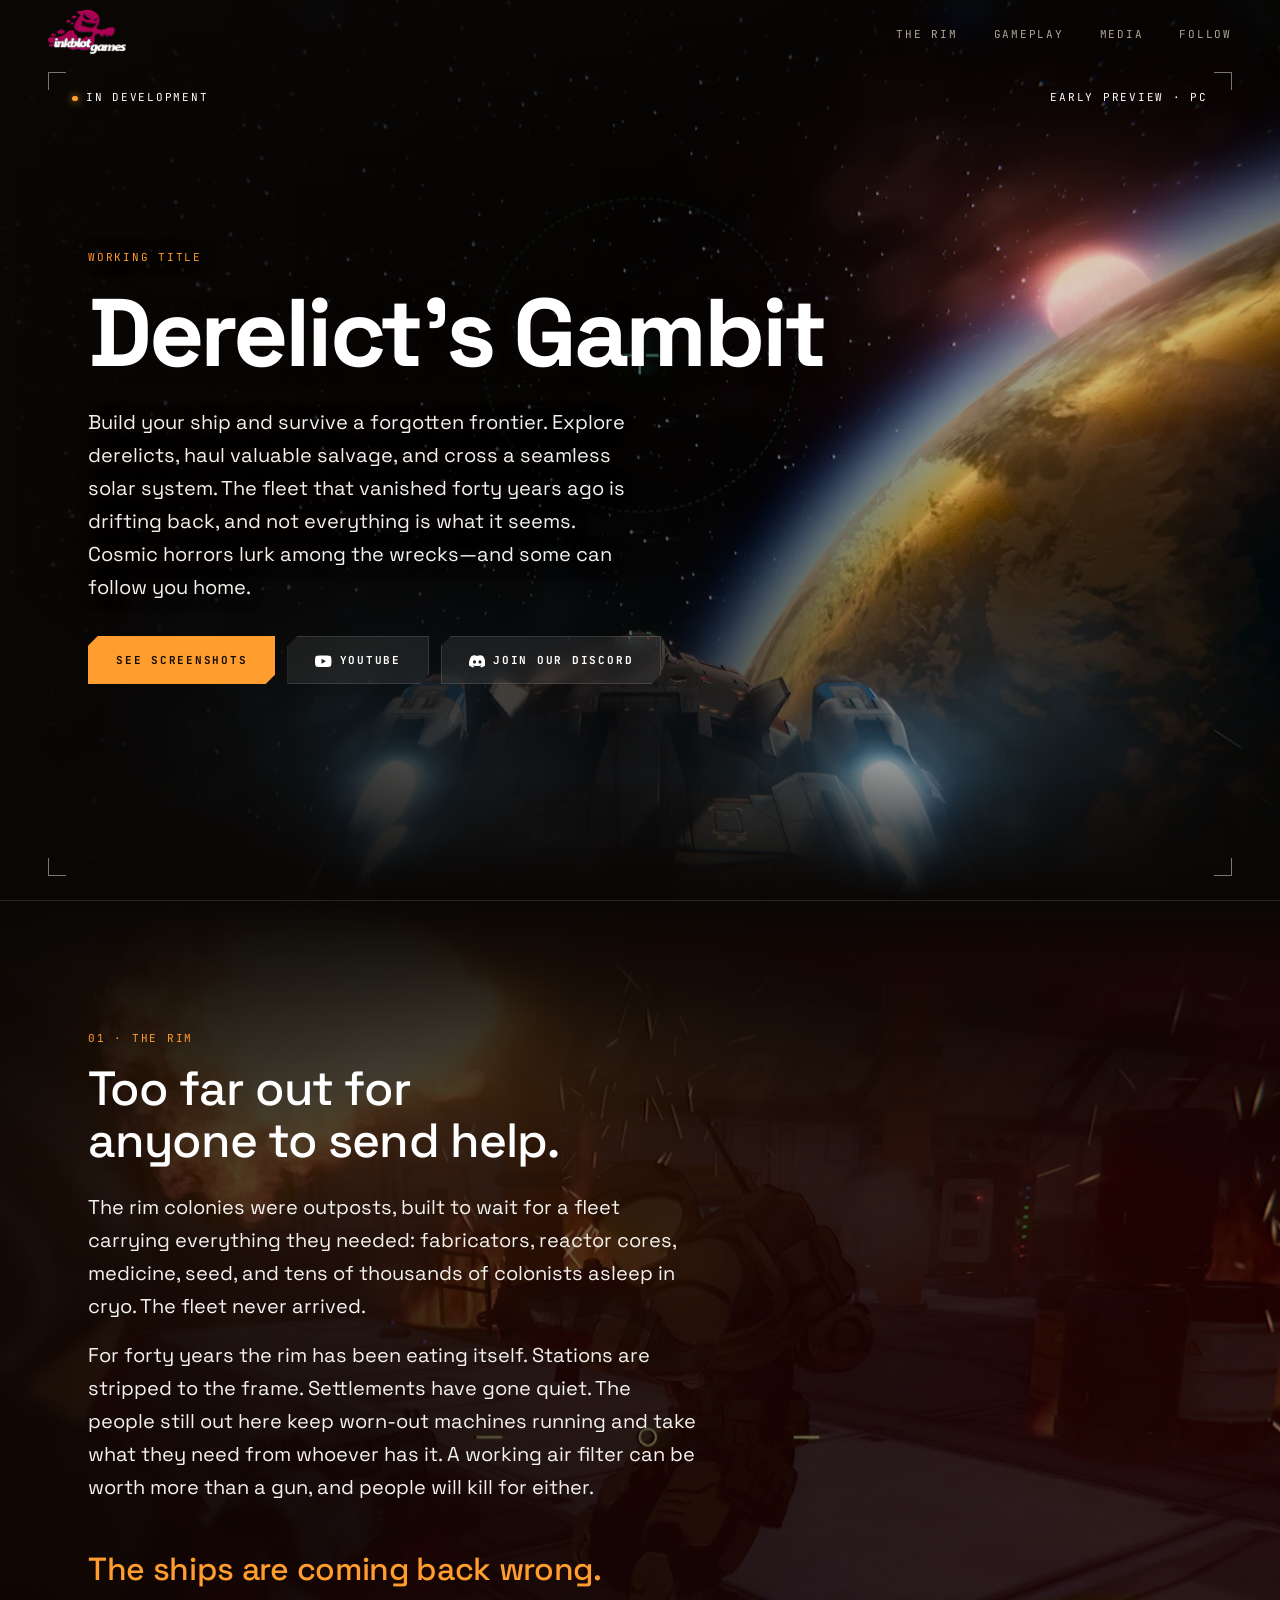
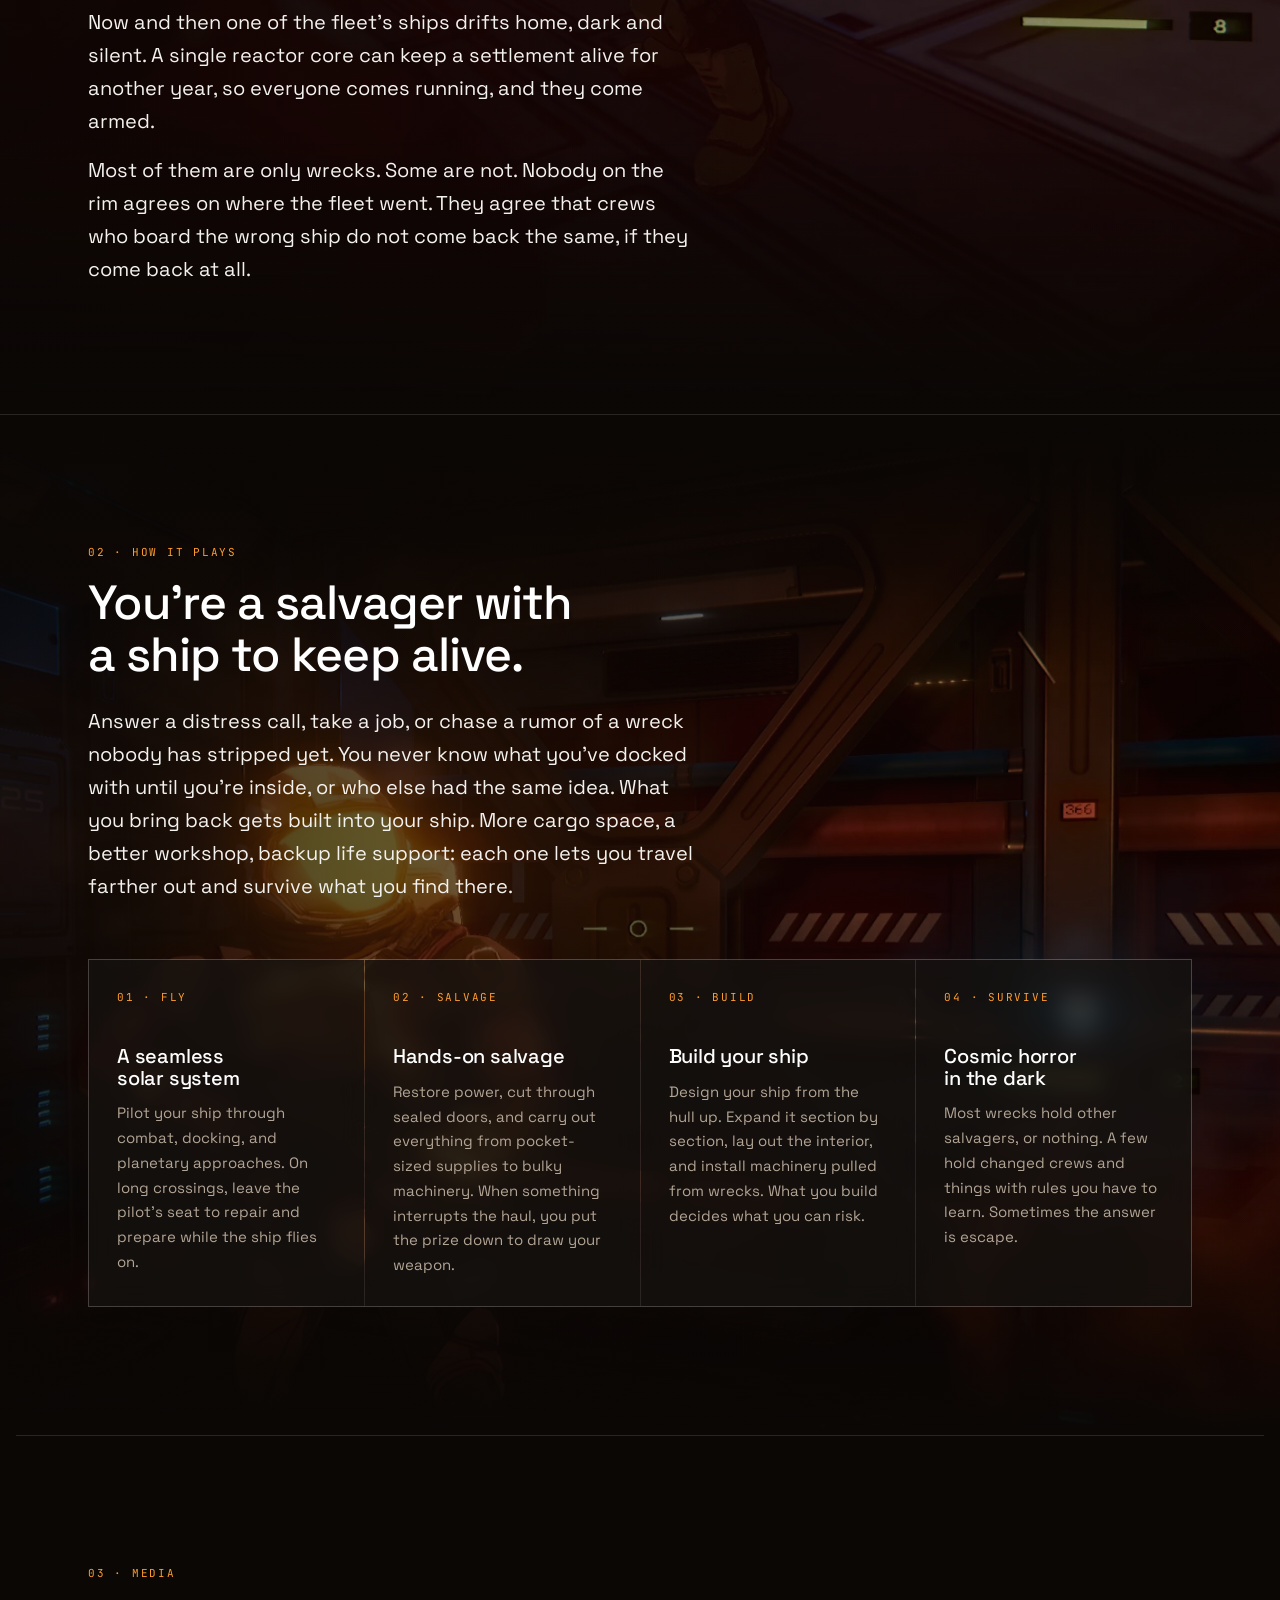
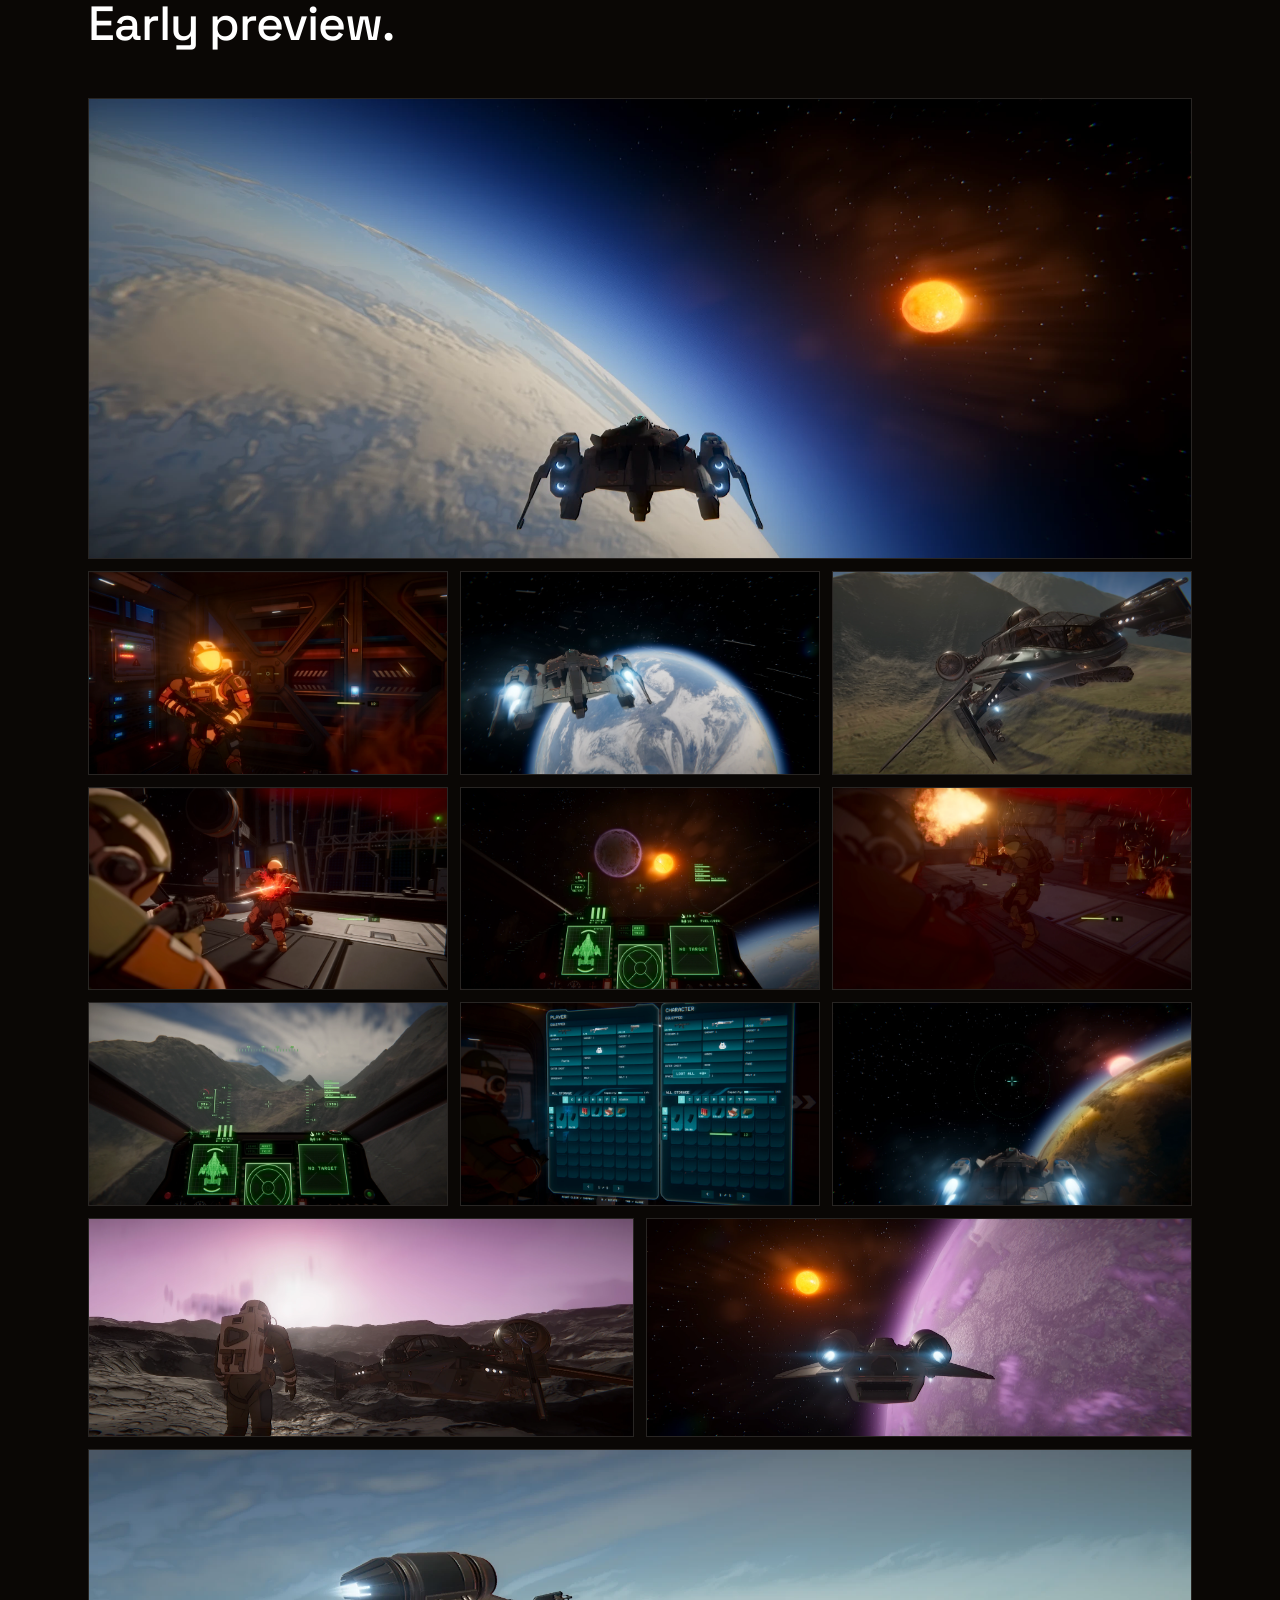
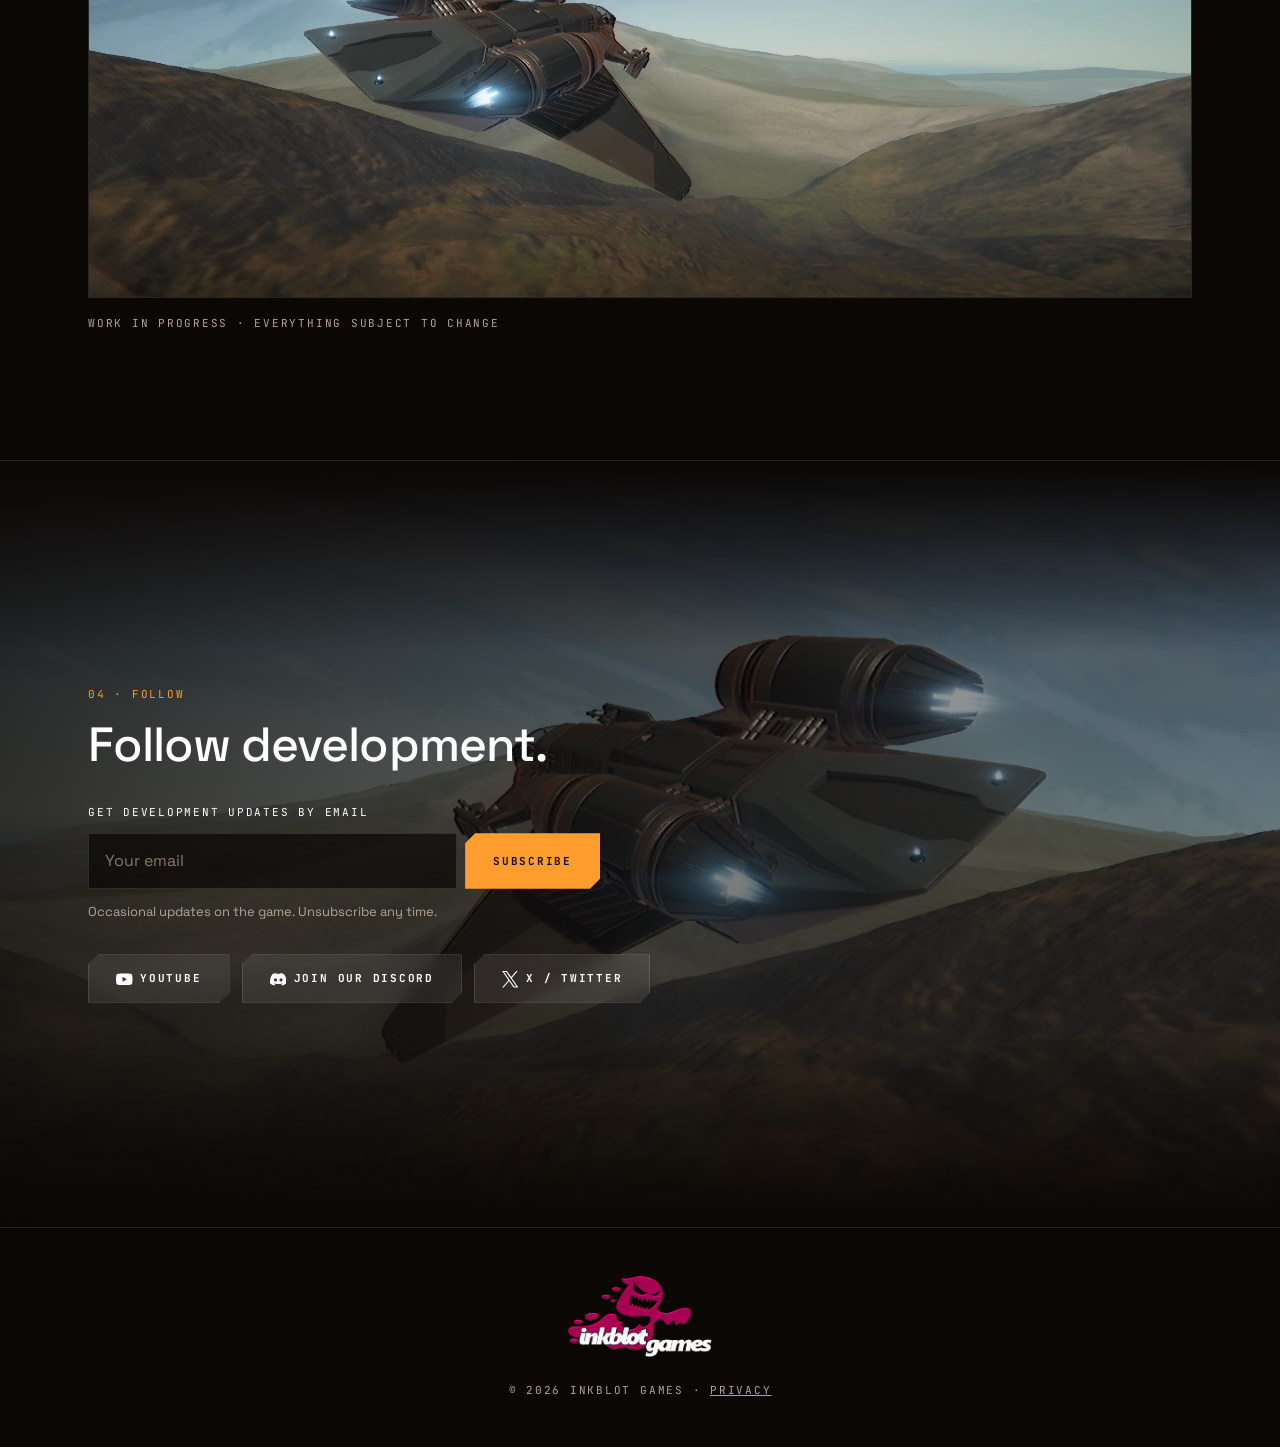
==== derelicts-gambit/index.html @ 570f3e28 "Rename the game to Derelict's Gambit - Game page moves to /derelicts-gambit/; /drifters-wake/ redire" ====
<!doctype html>
<html lang="en">
<head>
  <meta charset="utf-8">
  <meta name="viewport" content="width=device-width, initial-scale=1">
  <title>Derelict's Gambit | Inkblot Games</title>
  <meta name="description" content="Build your ship and survive a forgotten frontier. Explore derelicts, haul valuable salvage, and cross a seamless solar system.">
  <meta property="og:title" content="Derelict's Gambit">
  <meta property="og:description" content="Build your ship and survive a forgotten frontier.">
  <meta property="og:type" content="website">
  <meta property="og:url" content="https://inkblotgames.co/derelicts-gambit/">
  <meta property="og:image" content="https://inkblotgames.co/share-game.jpg">
  <meta property="og:image:width" content="1200">
  <meta property="og:image:height" content="630">
  <meta name="twitter:card" content="summary_large_image">
  <meta name="twitter:site" content="@InkblotGamesCo">
  <link rel="canonical" href="https://inkblotgames.co/derelicts-gambit/">
  <meta name="color-scheme" content="dark">
  <meta name="darkreader-lock">
  <meta name="theme-color" content="#0a0705">
  <link rel="icon" href="../favicon.png" type="image/png">
  <link rel="preconnect" href="https://fonts.googleapis.com">
  <link rel="preconnect" href="https://fonts.gstatic.com" crossorigin>
  <link rel="stylesheet" href="https://fonts.googleapis.com/css2?family=JetBrains+Mono:wght@400;700&family=Space+Grotesk:wght@400;500;700&display=swap">
  <link rel="stylesheet" href="../style.css">
  <script type="module" src="../site.js"></script>
</head>
<body class="theme-game">
  <nav class="nav">
    <a class="nav-logo" href="../"><img src="../logo.png" alt="Inkblot Games" width="634" height="358"></a>
    <ul>
      <li><a href="#rim">The rim</a></li>
      <li><a href="#game">Gameplay</a></li>
      <li><a href="#media">Media</a></li>
      <li><a href="#follow">Follow</a></li>
    </ul>
  </nav>

  <header class="hero hero-game">
    <img class="hero-bg" src="../screenshots/ship-sunrise.webp" alt="" width="1864" height="1127" fetchpriority="high">
    <video class="hero-video" data-src="../video/hero.mp4" muted loop playsinline preload="none" aria-hidden="true" tabindex="-1"></video>
    <div class="frame" aria-hidden="true"><i></i><i></i><i></i><i></i></div>
    <p class="hud hud-tl"><span class="dot"></span>In development</p>
    <p class="hud hud-tr">Early preview · PC</p>
    <div class="hero-copy">
      <p class="hud eyebrow">Working title</p>
      <h1>Derelict's Gambit</h1>
      <p class="lede">Build your ship and survive a forgotten frontier. Explore derelicts, haul valuable salvage, and cross a seamless solar system. The fleet that vanished forty years ago is drifting back, and not everything is what it seems. Cosmic horrors lurk among the wrecks—and some can follow you home.</p>
      <div class="btn-row">
        <a class="btn" href="#media">See screenshots</a>
        <a class="btn btn-ghost" href="https://www.youtube.com/@InkblotGamesCo/" rel="noopener" target="_blank"><svg class="btn-icon" width="18" height="18" viewBox="0 0 24 24" fill="currentColor" aria-hidden="true"><path d="M23.498 6.186a3.016 3.016 0 0 0-2.122-2.136C19.505 3.545 12 3.545 12 3.545s-7.505 0-9.377.505A3.017 3.017 0 0 0 .502 6.186C0 8.07 0 12 0 12s0 3.93.502 5.814a3.016 3.016 0 0 0 2.122 2.136c1.871.505 9.376.505 9.376.505s7.505 0 9.377-.505a3.015 3.015 0 0 0 2.122-2.136C24 15.93 24 12 24 12s0-3.93-.502-5.814zM9.545 15.568V8.432L15.818 12l-6.273 3.568z"/></svg>YouTube</a>
        <a class="btn btn-ghost" href="/discord/" rel="noopener" target="_blank"><svg class="btn-icon" width="18" height="18" viewBox="0 0 24 24" fill="currentColor" aria-hidden="true"><path d="M20.317 4.3698a19.7913 19.7913 0 00-4.8851-1.5152.0741.0741 0 00-.0785.0371c-.211.3753-.4447.8648-.6083 1.2495-1.8447-.2762-3.68-.2762-5.4868 0-.1636-.3933-.4058-.8742-.6177-1.2495a.077.077 0 00-.0785-.037 19.7363 19.7363 0 00-4.8852 1.515.0699.0699 0 00-.0321.0277C.5334 9.0458-.319 13.5799.0992 18.0578a.0824.0824 0 00.0312.0561c2.0528 1.5076 4.0413 2.4228 5.9929 3.0294a.0777.0777 0 00.0842-.0276c.4616-.6304.8731-1.2952 1.226-1.9942a.076.076 0 00-.0416-.1057c-.6528-.2476-1.2743-.5495-1.8722-.8923a.077.077 0 01-.0076-.1277c.1258-.0943.2517-.1923.3718-.2914a.0743.0743 0 01.0776-.0105c3.9278 1.7933 8.18 1.7933 12.0614 0a.0739.0739 0 01.0785.0095c.1202.099.246.1981.3728.2924a.077.077 0 01-.0066.1276 12.2986 12.2986 0 01-1.873.8914.0766.0766 0 00-.0407.1067c.3604.698.7719 1.3628 1.225 1.9932a.076.076 0 00.0842.0286c1.961-.6067 3.9495-1.5219 6.0023-3.0294a.077.077 0 00.0313-.0552c.5004-5.177-.8382-9.6739-3.5485-13.6604a.061.061 0 00-.0312-.0286zM8.02 15.3312c-1.1825 0-2.1569-1.0857-2.1569-2.419 0-1.3332.9555-2.4189 2.157-2.4189 1.2108 0 2.1757 1.0952 2.1568 2.419 0 1.3332-.9555 2.4189-2.1569 2.4189zm7.9748 0c-1.1825 0-2.1569-1.0857-2.1569-2.419 0-1.3332.9554-2.4189 2.1569-2.4189 1.2108 0 2.1757 1.0952 2.1568 2.419 0 1.3332-.946 2.4189-2.1568 2.4189Z"/></svg>Join our Discord</a>
      </div>
    </div>
  </header>

  <main>
    <div class="band">
      <img class="band-bg" src="../screenshots/firefight.webp" alt="" width="2000" height="1125" loading="lazy">
    <section id="rim" class="section reveal">
      <p class="hud eyebrow">01 · The rim</p>
      <h2>Too far out for anyone to send help.</h2>
      <p class="lede">The rim colonies were outposts, built to wait for a fleet carrying everything they needed: fabricators, reactor cores, medicine, seed, and tens of thousands of colonists asleep in cryo. The fleet never arrived.</p>
      <p class="lede">For forty years the rim has been eating itself. Stations are stripped to the frame. Settlements have gone quiet. The people still out here keep worn-out machines running and take what they need from whoever has it. A working air filter can be worth more than a gun, and people will kill for either.</p>

      <h3 class="subhead">The ships are coming back wrong.</h3>
      <p class="lede">Now and then one of the fleet's ships drifts home, dark and silent. A single reactor core can keep a settlement alive for another year, so everyone comes running, and they come armed.</p>
      <p class="lede">Most of them are only wrecks. Some are not. Nobody on the rim agrees on where the fleet went. They agree that crews who board the wrong ship do not come back the same, if they come back at all.</p>
    </section>
    </div>

    <div class="band">
      <img class="band-bg" src="../screenshots/boarding-corridor.webp" alt="" width="2000" height="1128" loading="lazy">
    <section id="game" class="section reveal">
      <p class="hud eyebrow">02 · How it plays</p>
      <h2>You're a salvager with a ship to keep alive.</h2>
      <p class="lede">Answer a distress call, take a job, or chase a rumor of a wreck nobody has stripped yet. You never know what you've docked with until you're inside, or who else had the same idea. What you bring back gets built into your ship. More cargo space, a better workshop, backup life support: each one lets you travel farther out and survive what you find there.</p>

      <div class="cards">
        <article class="card">
          <p class="hud">01 · Fly</p>
          <h3>A seamless solar system</h3>
          <p>Pilot your ship through combat, docking, and planetary approaches. On long crossings, leave the pilot's seat to repair and prepare while the ship flies on.</p>
        </article>
        <article class="card">
          <p class="hud">02 · Salvage</p>
          <h3>Hands-on salvage</h3>
          <p>Restore power, cut through sealed doors, and carry out everything from pocket-sized supplies to bulky machinery. When something interrupts the haul, you put the prize down to draw your weapon.</p>
        </article>
        <article class="card">
          <p class="hud">03 · Build</p>
          <h3>Build your ship</h3>
          <p>Design your ship from the hull up. Expand it section by section, lay out the interior, and install machinery pulled from wrecks. What you build decides what you can risk.</p>
        </article>
        <article class="card">
          <p class="hud">04 · Survive</p>
          <h3>Cosmic horror in the dark</h3>
          <p>Most wrecks hold other salvagers, or nothing. A few hold changed crews and things with rules you have to learn. Sometimes the answer is escape.</p>
        </article>
      </div>
    </section>
    </div>

    <section id="media" class="section section-wide reveal">
      <p class="hud eyebrow">03 · Media</p>
      <h2>Early preview.</h2>

      <a class="banner" href="../screenshots/planet-horizon.webp"><img src="../screenshots/planet-horizon.webp" alt="A ship skims the edge of a planet's atmosphere with the sun beyond" width="2000" height="834" loading="lazy"></a>
      <div class="gallery">
        <a href="../screenshots/boarding-corridor.webp"><img src="../screenshots/boarding-corridor.webp" alt="An armed figure in a spacesuit with a glowing visor in a dark ship corridor" width="2000" height="1128" loading="lazy"></a>
        <a href="../screenshots/ship-orbit.webp"><img src="../screenshots/ship-orbit.webp" alt="A ship with engines lit above a clouded blue planet" width="2000" height="1128" loading="lazy"></a>
        <a href="../screenshots/ship-valley.webp"><img src="../screenshots/ship-valley.webp" alt="A close view of a twin-engine gunship banking low over a grassy mountain valley, pilot visible in the cockpit" width="2000" height="959" loading="lazy"></a>
        <a href="../screenshots/hangar-combat.webp"><img src="../screenshots/hangar-combat.webp" alt="Over-the-shoulder rifle fire hitting an armored enemy in a hangar open to space" width="2000" height="1126" loading="lazy"></a>
        <a href="../screenshots/cockpit-space.webp"><img src="../screenshots/cockpit-space.webp" alt="Cockpit view with green instrument panels facing a purple planet and the sun" width="2000" height="1129" loading="lazy"></a>
        <a href="../screenshots/firefight.webp"><img src="../screenshots/firefight.webp" alt="A firefight in a burning cargo bay with sparks and an explosion" width="2000" height="1125" loading="lazy"></a>
        <a href="../screenshots/cockpit-canyon.webp"><img src="../screenshots/cockpit-canyon.webp" alt="Cockpit view flying low through a mountain valley" width="2000" height="1123" loading="lazy"></a>
        <a href="../screenshots/inventory.webp"><img src="../screenshots/inventory.webp" alt="Holographic inventory panels showing equipped weapons and looted ammunition" width="2000" height="1128" loading="lazy"></a>
        <a href="../screenshots/ship-sunrise.webp"><img src="../screenshots/ship-sunrise.webp" alt="A ship flying toward a sunrise over a golden planet" width="1864" height="1127" loading="lazy"></a>
      </div>
      <div class="gallery gallery-wide">
        <a href="../screenshots/moon-landing.webp"><img src="../screenshots/moon-landing.webp" alt="A figure in a spacesuit stands on a cratered surface beside a landed ship under a violet sky" width="2000" height="777" loading="lazy"></a>
        <a href="../screenshots/violet-planet.webp"><img src="../screenshots/violet-planet.webp" alt="A ship seen from behind approaching a violet planet with an orange sun beyond" width="2000" height="798" loading="lazy"></a>
      </div>
      <a class="banner banner-end" href="../screenshots/ship-hills.webp"><img src="../screenshots/ship-hills.webp" alt="A delta-winged ship with twin engines lit flying low over rolling hills under a hazy sky" width="2000" height="811" loading="lazy"></a>
      <p class="hud caption">Work in progress · Everything subject to change</p>
    </section>

    <div class="band band-tall">
      <img class="band-bg band-bg-flip" src="../screenshots/ship-hills.webp" alt="" width="2000" height="811" loading="lazy">
    <section id="follow" class="section reveal">
      <p class="hud eyebrow">04 · Follow</p>
      <h2>Follow development.</h2>
      <form class="signup" action="https://app.kit.com/forms/9936518/subscriptions" method="post" target="_blank">
        <label class="hud" for="signup-email">Get development updates by email</label>
        <div class="signup-row">
          <input id="signup-email" type="email" name="email_address" placeholder="Your email" autocomplete="email" required>
          <button class="btn" type="submit">Subscribe</button>
        </div>
        <p class="signup-note" role="status">Occasional updates on the game. Unsubscribe any time.</p>
      </form>
      <div class="btn-row">
        <a class="btn btn-ghost" href="https://www.youtube.com/@InkblotGamesCo/" rel="noopener" target="_blank"><svg class="btn-icon" width="18" height="18" viewBox="0 0 24 24" fill="currentColor" aria-hidden="true"><path d="M23.498 6.186a3.016 3.016 0 0 0-2.122-2.136C19.505 3.545 12 3.545 12 3.545s-7.505 0-9.377.505A3.017 3.017 0 0 0 .502 6.186C0 8.07 0 12 0 12s0 3.93.502 5.814a3.016 3.016 0 0 0 2.122 2.136c1.871.505 9.376.505 9.376.505s7.505 0 9.377-.505a3.015 3.015 0 0 0 2.122-2.136C24 15.93 24 12 24 12s0-3.93-.502-5.814zM9.545 15.568V8.432L15.818 12l-6.273 3.568z"/></svg>YouTube</a>
        <a class="btn btn-ghost" href="/discord/" rel="noopener" target="_blank"><svg class="btn-icon" width="18" height="18" viewBox="0 0 24 24" fill="currentColor" aria-hidden="true"><path d="M20.317 4.3698a19.7913 19.7913 0 00-4.8851-1.5152.0741.0741 0 00-.0785.0371c-.211.3753-.4447.8648-.6083 1.2495-1.8447-.2762-3.68-.2762-5.4868 0-.1636-.3933-.4058-.8742-.6177-1.2495a.077.077 0 00-.0785-.037 19.7363 19.7363 0 00-4.8852 1.515.0699.0699 0 00-.0321.0277C.5334 9.0458-.319 13.5799.0992 18.0578a.0824.0824 0 00.0312.0561c2.0528 1.5076 4.0413 2.4228 5.9929 3.0294a.0777.0777 0 00.0842-.0276c.4616-.6304.8731-1.2952 1.226-1.9942a.076.076 0 00-.0416-.1057c-.6528-.2476-1.2743-.5495-1.8722-.8923a.077.077 0 01-.0076-.1277c.1258-.0943.2517-.1923.3718-.2914a.0743.0743 0 01.0776-.0105c3.9278 1.7933 8.18 1.7933 12.0614 0a.0739.0739 0 01.0785.0095c.1202.099.246.1981.3728.2924a.077.077 0 01-.0066.1276 12.2986 12.2986 0 01-1.873.8914.0766.0766 0 00-.0407.1067c.3604.698.7719 1.3628 1.225 1.9932a.076.076 0 00.0842.0286c1.961-.6067 3.9495-1.5219 6.0023-3.0294a.077.077 0 00.0313-.0552c.5004-5.177-.8382-9.6739-3.5485-13.6604a.061.061 0 00-.0312-.0286zM8.02 15.3312c-1.1825 0-2.1569-1.0857-2.1569-2.419 0-1.3332.9555-2.4189 2.157-2.4189 1.2108 0 2.1757 1.0952 2.1568 2.419 0 1.3332-.9555 2.4189-2.1569 2.4189zm7.9748 0c-1.1825 0-2.1569-1.0857-2.1569-2.419 0-1.3332.9554-2.4189 2.1569-2.4189 1.2108 0 2.1757 1.0952 2.1568 2.419 0 1.3332-.946 2.4189-2.1568 2.4189Z"/></svg>Join our Discord</a>
        <a class="btn btn-ghost" href="https://x.com/InkblotGamesCo" rel="noopener" target="_blank"><svg class="btn-icon" width="18" height="18" viewBox="0 0 24 24" fill="currentColor" aria-hidden="true"><path d="M14.234 10.162 22.977 0h-2.072l-7.591 8.824L7.251 0H.258l9.168 13.343L.258 24H2.33l8.016-9.318L16.749 24h6.993zm-2.837 3.299-.929-1.329L3.076 1.56h3.182l5.965 8.532.929 1.329 7.754 11.09h-3.182z"/></svg>X / Twitter</a>
      </div>
    </section>
    </div>
  </main>

  <footer class="footer">
    <a href="../"><img src="../logo.png" alt="Inkblot Games" width="634" height="358"></a>
    <p class="hud">&copy; 2026 Inkblot Games · <a href="../privacy/">Privacy</a></p>
  </footer>
  <!-- Cloudflare Web Analytics --><script type='module' src='https://static.cloudflareinsights.com/beacon.min.js' data-cf-beacon='{"token": "a8c0bb53f3c04a39a80986ec28a98ecd"}'></script><!-- End Cloudflare Web Analytics -->
</body>
</html>
---- style.css ----
:root {
  --bg: #00091a;
  --navy: #001737;
  --line: rgba(255, 255, 255, 0.12);
  --magenta: #aa0054;
  --pink: #ff0078;
  --accent: #ff0078;
  --accent-hover: #ff3b96;
  --on-accent: #ffffff;
  --tint: 0, 9, 26;
  --text: #ffffff;
  --muted: #9fb0cc;
  --sans: "Space Grotesk", "Segoe UI", system-ui, sans-serif;
  --mono: "JetBrains Mono", ui-monospace, Consolas, monospace;
  --gutter: clamp(1rem, 4vw, 3rem);
  --cut: 10px;
  color-scheme: dark;
}

/* Derelict's Gambit: amber on warm black, from the visor glow, fires and sun in the footage */
.theme-game {
  --bg: #0a0705;
  --navy: #1a120b;
  --accent: #ff9d2e;
  --accent-hover: #ffb65c;
  --on-accent: #140c04;
  --muted: #b3a595;
  --tint: 10, 7, 5;
}

* { box-sizing: border-box; }

html { scroll-behavior: smooth; scroll-padding-top: 5rem; }

body {
  margin: 0;
  background: var(--bg);
  color: var(--text);
  font-family: var(--sans);
  font-size: 1.0625rem;
  line-height: 1.65;
  -webkit-font-smoothing: antialiased;
}

img { max-width: 100%; height: auto; }

h1, h2, h3 {
  margin: 0;
  font-weight: 500;
  line-height: 1.08;
  letter-spacing: -0.02em;
  text-wrap: balance;
}

h2 { font-size: clamp(1.9rem, 4.5vw, 3rem); max-width: 22ch; }
h3 { font-size: 1.25rem; letter-spacing: -0.01em; }

p { margin: 0; }

/* HUD-style small caps label */
.hud {
  font-family: var(--mono);
  font-size: 0.6875rem;
  letter-spacing: 0.16em;
  text-transform: uppercase;
  color: var(--muted);
}

.eyebrow { color: var(--accent); margin-bottom: 1rem; }

.dot {
  display: inline-block;
  width: 0.5em;
  height: 0.5em;
  margin-right: 0.75em;
  border-radius: 50%;
  background: var(--accent);
  box-shadow: 0 0 8px var(--accent);
  animation: pulse 2s ease-in-out infinite;
}

@keyframes pulse { 50% { opacity: 0.35; } }

.lede {
  max-width: 38rem;
  font-size: clamp(1.0625rem, 1.6vw, 1.25rem);
  color: color-mix(in srgb, var(--text) 85%, var(--muted));
}

/* ---------- Nav ---------- */

.nav {
  position: fixed;
  inset: 0 0 auto 0;
  z-index: 10;
  display: flex;
  align-items: center;
  justify-content: space-between;
  padding: 0.6rem var(--gutter);
  border-bottom: 1px solid transparent;
  transition: background 0.3s, border-color 0.3s, backdrop-filter 0.3s;
}

.nav.scrolled {
  background: rgba(var(--tint), 0.78);
  border-color: var(--line);
  backdrop-filter: blur(12px);
}

.nav-logo { display: block; line-height: 0; }
.nav-logo img { width: auto; height: 2.75rem; }

.nav ul {
  display: flex;
  gap: clamp(1rem, 3vw, 2.25rem);
  margin: 0;
  padding: 0;
  list-style: none;
}

.nav ul a {
  font-family: var(--mono);
  font-size: 0.6875rem;
  letter-spacing: 0.16em;
  text-transform: uppercase;
  text-decoration: none;
  color: var(--muted);
  padding: 0.5rem 0;
  border-bottom: 1px solid transparent;
  transition: color 0.2s, border-color 0.2s;
}

.nav ul a:hover { color: var(--text); border-color: var(--accent); }

/* ---------- Hero ---------- */

.hero {
  position: relative;
  min-height: 100svh;
  display: flex;
  overflow: hidden;
  isolation: isolate;
}

.hero-bg {
  position: absolute;
  inset: 0;
  z-index: -2;
  width: 100%;
  height: 100%;
  object-fit: cover;
  object-position: center bottom;
  animation: drift 40s ease-in-out infinite alternate;
}

/* gameplay footage fades in over the still once it is actually playing */
.hero-video {
  position: absolute;
  inset: 0;
  z-index: -2;
  width: 100%;
  height: 100%;
  object-fit: cover;
  opacity: 0;
  transition: opacity 1.2s ease;
}

.hero-video.playing { opacity: 1; }

@keyframes drift {
  from { transform: scale(1.04); }
  to { transform: scale(1.12) translateY(-1.5%); }
}

.hero-game::after {
  content: "";
  position: absolute;
  inset: 0;
  z-index: -1;
  background:
    linear-gradient(to top, var(--bg) 0%, transparent 20%),
    linear-gradient(to right, rgba(var(--tint), 0.9) 0%, rgba(var(--tint), 0.6) 40%, rgba(var(--tint), 0.15) 75%),
    linear-gradient(to bottom, rgba(var(--tint), 0.6) 0%, transparent 22%);
}

.hero-studio {
  align-items: center;
  justify-content: center;
  text-align: center;
}

.hero-studio .hero-bg { object-position: 45% bottom; }

/* navy wash + magenta glow behind the logo, fading into the page */
.hero-studio::after {
  content: "";
  position: absolute;
  inset: 0;
  z-index: -1;
  background:
    linear-gradient(to top, var(--bg) 0%, transparent 30%),
    radial-gradient(ellipse 50% 40% at 50% 42%, rgba(170, 0, 84, 0.4), transparent 70%),
    rgba(var(--tint), 0.5);
}

.hero-center .logo {
  width: min(560px, 82vw);
  filter: drop-shadow(0 12px 50px rgba(255, 0, 120, 0.35));
}

.hero-center { position: relative; z-index: 1; }
.hero-center .hud { margin-top: 1.5rem; }

.hero-copy {
  position: relative;
  z-index: 1;
  align-self: center;
  width: 100%;
  max-width: 78rem;
  margin: 0 auto;
  padding: 6rem calc(var(--gutter) + 1.5rem) 4rem;
}

.hero-copy h1 {
  font-size: clamp(2.75rem, 8vw, 6rem);
  font-weight: 700;
  letter-spacing: -0.035em;
}

.hero-copy .lede { margin-top: 1.25rem; max-width: 34rem; }
.hero-game .hero-copy { text-shadow: 0 1px 18px rgba(var(--tint), 0.9); }
.hero-game .btn { text-shadow: none; }

/* corner brackets: four small bordered corners, nothing that can fill the hero */
.frame {
  position: absolute;
  inset: 4.5rem var(--gutter) 1.5rem;
  pointer-events: none;
}

.frame i {
  position: absolute;
  width: 18px;
  height: 18px;
  border: 0 solid rgba(255, 255, 255, 0.45);
}

.frame i:nth-child(1) { top: 0; left: 0; border-width: 1px 0 0 1px; }
.frame i:nth-child(2) { top: 0; right: 0; border-width: 1px 1px 0 0; }
.frame i:nth-child(3) { bottom: 0; left: 0; border-width: 0 0 1px 1px; }
.frame i:nth-child(4) { bottom: 0; right: 0; border-width: 0 1px 1px 0; }

.hud-tl, .hud-tr { position: absolute; top: 5.5rem; color: var(--text); }
.hud-tl { left: calc(var(--gutter) + 1.5rem); }
.hud-tr { right: calc(var(--gutter) + 1.5rem); }

.scroll-cue {
  position: absolute;
  bottom: 2.5rem;
  left: 50%;
  transform: translateX(-50%);
  text-decoration: none;
  padding-bottom: 2.25rem;
}

.scroll-cue::after {
  content: "";
  position: absolute;
  bottom: 0;
  left: 50%;
  width: 1px;
  height: 1.75rem;
  background: var(--accent);
}

/* ---------- Buttons ---------- */

.btn-row { display: flex; flex-wrap: wrap; gap: 0.75rem; margin-top: 2rem; }

.btn {
  display: inline-block;
  padding: 0.95rem 1.75rem;
  background: var(--accent);
  color: var(--on-accent);
  font-family: var(--mono);
  font-size: 0.6875rem;
  font-weight: 700;
  letter-spacing: 0.16em;
  text-transform: uppercase;
  text-decoration: none;
  clip-path: polygon(var(--cut) 0, 100% 0, 100% calc(100% - var(--cut)), calc(100% - var(--cut)) 100%, 0 100%, 0 var(--cut));
  transition: background 0.2s, transform 0.2s;
}

.btn-icon {
  width: 1.5em;
  height: 1.5em;
  margin: -0.4em 0.7em -0.4em 0;
  vertical-align: middle;
  fill: currentColor;
}

.btn:hover { background: var(--accent-hover); transform: translateY(-2px); }

.btn-ghost {
  color: var(--text);
  background: rgba(255, 255, 255, 0.08);
  backdrop-filter: blur(8px);
  box-shadow: inset 0 0 0 1px var(--line);
}

.btn-ghost:hover { background: rgba(255, 255, 255, 0.16); }

/* mailing list signup */
.signup { margin-top: 2rem; max-width: 32rem; }
.signup label { display: block; margin-bottom: 0.75rem; color: var(--text); }
.signup-row { display: flex; flex-wrap: wrap; gap: 0.5rem; }

.signup input {
  flex: 1 1 14rem;
  min-width: 0;
  padding: 0.85rem 1rem;
  border: 1px solid var(--line);
  border-radius: 0;
  background: rgba(var(--tint), 0.7);
  color: var(--text);
  font: inherit;
  font-size: 1rem;
}

.signup input::placeholder { color: var(--muted); opacity: 0.7; }
.signup input:focus { outline: none; border-color: var(--accent); }
.signup button { border: 0; cursor: pointer; }
.signup-note { margin-top: 0.75rem; font-size: 0.8125rem; color: var(--muted); }
.signup-note.error { color: var(--accent); }

.text-link {
  color: var(--text);
  font-size: 1.25rem;
  text-decoration-color: var(--accent);
  text-decoration-thickness: 2px;
  text-underline-offset: 5px;
}

.text-link:hover { color: var(--accent); }

/* ---------- Sections ---------- */

.section {
  max-width: 78rem;
  margin: 0 auto;
  padding: clamp(4rem, 10vw, 8rem) calc(var(--gutter) + 1.5rem);
  border-top: 1px solid var(--line);
}

.section h2 + p { margin-top: 1.5rem; }
.section .lede + .lede { margin-top: 1rem; }

.subhead {
  margin: 3rem 0 1.25rem;
  font-size: clamp(1.4rem, 3vw, 2rem);
  color: var(--accent);
}

.cards {
  display: grid;
  grid-template-columns: repeat(auto-fit, minmax(15rem, 1fr));
  gap: 1px;
  margin-top: 3.5rem;
  background: var(--line);
  border: 1px solid var(--line);
}

.card {
  padding: 1.75rem;
  background: var(--bg);
  transition: background 0.3s;
}

.card:hover { background: var(--navy); }
.card .hud { color: var(--accent); }
.card h3 { margin: 2.5rem 0 0.75rem; }
.card p:last-child { color: var(--muted); font-size: 0.9375rem; }

/* studio page game card */
.game-card {
  position: relative;
  display: block;
  overflow: hidden;
  border: 1px solid var(--line);
  color: inherit;
  text-decoration: none;
  isolation: isolate;
}

.game-card img {
  display: block;
  width: 100%;
  height: clamp(26rem, 50vw, 34rem);
  object-fit: cover;
  transition: transform 0.8s cubic-bezier(0.2, 0.7, 0.2, 1);
}

.game-card:hover img { transform: scale(1.04); }
.game-card:hover { border-color: var(--accent); }

.game-card::after {
  content: "";
  position: absolute;
  inset: 0;
  background: linear-gradient(to top, rgba(var(--tint), 0.95) 5%, rgba(var(--tint), 0.2) 60%, transparent);
}

.game-card-body {
  position: absolute;
  inset: auto 0 0 0;
  z-index: 1;
  padding: clamp(1.25rem, 4vw, 2.5rem);
}

.game-card-body h2 { margin: 0.75rem 0 0.5rem; font-weight: 700; }
.game-card-body .btn { margin-top: 1.5rem; }
.game-card-body p:not(.hud) { color: color-mix(in srgb, var(--text) 85%, var(--muted)); }

/* ---------- Gallery ---------- */

.banner,
.gallery a {
  display: block;
  overflow: hidden;
  border: 1px solid var(--line);
  line-height: 0;
  cursor: zoom-in;
  transition: border-color 0.2s;
}

.banner:hover,
.gallery a:hover { border-color: var(--accent); }

.banner { margin-top: 3rem; }
.banner-end { margin-top: 0.75rem; }

.banner img,
.gallery img {
  width: 100%;
  transition: transform 0.8s cubic-bezier(0.2, 0.7, 0.2, 1);
}

.banner:hover img,
.gallery a:hover img { transform: scale(1.04); }

.gallery {
  display: grid;
  grid-template-columns: repeat(auto-fit, minmax(min(100%, 17rem), 1fr));
  gap: 0.75rem;
  margin-top: 0.75rem;
}

.gallery img { aspect-ratio: 16 / 9; object-fit: cover; }

.gallery-wide { grid-template-columns: repeat(auto-fit, minmax(min(100%, 24rem), 1fr)); }
.gallery-wide img { aspect-ratio: 5 / 2; }

.caption { margin-top: 1rem; }

/* ---------- Full-bleed image bands ---------- */

.band {
  position: relative;
  overflow: hidden;
  isolation: isolate;
  border-top: 1px solid var(--line);
}

.band .section { border-top: 0; }

.band-bg {
  position: absolute;
  inset: 0;
  z-index: -2;
  width: 100%;
  height: 100%;
  object-fit: cover;
}

/* mirrored so the subject sits opposite the text */
.band-bg-flip { transform: scaleX(-1); object-position: 22% center; }

.band::after {
  content: "";
  position: absolute;
  inset: 0;
  z-index: -1;
  background:
    linear-gradient(to bottom, var(--bg) 0%, transparent 25%, transparent 75%, var(--bg) 100%),
    linear-gradient(to right, rgba(var(--tint), 0.8) 0%, rgba(var(--tint), 0.5) 60%, rgba(var(--tint), 0.3) 100%);
}

.band .card { background: rgba(var(--tint), 0.72); backdrop-filter: blur(10px); }
.band .card:hover { background: rgba(var(--tint), 0.9); }

.band-tall .section { padding-block: clamp(7rem, 18vw, 14rem); }

/* ---------- Simple pages (privacy, 404) ---------- */

.page { border-top: 0; padding-top: clamp(7rem, 14vw, 10rem); min-height: 70svh; }
.page-title { font-size: clamp(2.2rem, 6vw, 3.75rem); font-weight: 700; margin-bottom: 1.5rem; }

.prose { max-width: 50rem; }
.prose h2 { margin: 3rem 0 0.75rem; font-size: 1.4rem; max-width: none; }
.prose p:not(.lede):not(.hud) { color: color-mix(in srgb, var(--text) 80%, var(--muted)); }
.prose a { color: var(--accent); text-underline-offset: 3px; }
.prose .caption { margin-top: 3rem; }

/* ---------- Footer ---------- */

.footer {
  display: flex;
  flex-direction: column;
  align-items: center;
  gap: 1rem;
  padding: 3rem var(--gutter);
  border-top: 1px solid var(--line);
}

.footer img { width: 9rem; }
.footer a { color: inherit; }
.footer a:hover { color: var(--text); }

/* ---------- Scroll reveal (class added by site.js) ---------- */

.js .reveal {
  opacity: 0;
  transform: translateY(28px);
  transition: opacity 0.9s ease, transform 0.9s cubic-bezier(0.2, 0.7, 0.2, 1);
}

.js .reveal.in { opacity: 1; transform: none; }

/* ---------- Lightbox ---------- */

.lightbox {
  width: 100vw;
  height: 100dvh;
  max-width: none;
  max-height: none;
  margin: 0;
  padding: 0;
  border: 0;
  background: transparent;
  color: var(--text);
}

.lightbox[open] {
  display: grid;
  grid-template-columns: auto 1fr auto;
  align-items: center;
}

.lightbox::backdrop { background: rgba(0, 5, 15, 0.94); backdrop-filter: blur(6px); }

.lightbox figure {
  margin: 0;
  padding: 1rem 0;
  text-align: center;
  pointer-events: none;
}

.lightbox img {
  max-width: 100%;
  max-height: calc(100dvh - 5rem);
  pointer-events: auto;
}

.lightbox figcaption {
  margin-top: 0.75rem;
  font-family: var(--mono);
  font-size: 0.6875rem;
  letter-spacing: 0.08em;
  color: var(--muted);
}

.lightbox button {
  display: grid;
  place-items: center;
  width: 3rem;
  height: 3rem;
  margin: 0 0.5rem;
  padding: 0;
  border: 0;
  background: var(--accent);
  color: var(--on-accent);
  cursor: pointer;
  clip-path: polygon(8px 0, 100% 0, 100% calc(100% - 8px), calc(100% - 8px) 100%, 0 100%, 0 8px);
}

.lightbox button:hover { background: var(--accent-hover); }

.lightbox button svg {
  width: 45%;
  height: 45%;
  fill: none;
  stroke: currentColor;
  stroke-width: 3;
  stroke-linecap: round;
  stroke-linejoin: round;
}

.lb-close { position: fixed; top: 0.75rem; right: 0.25rem; z-index: 1; }

@media (max-width: 40rem) {
  .hud-tr { display: none; }
  .hero-copy { align-self: flex-end; padding-bottom: 5rem; }
  .hero-game::after {
    background:
      linear-gradient(to top, var(--bg) 4%, rgba(var(--tint), 0.45) 45%, rgba(var(--tint), 0.15) 75%, rgba(var(--tint), 0.5) 100%);
  }
  .lightbox button { width: 2.25rem; height: 2.25rem; margin: 0 0.25rem; }
}

@media (prefers-reduced-motion: reduce) {
  html { scroll-behavior: auto; }
  *, *::before, *::after { animation: none !important; transition: none !important; }
  .js .reveal { opacity: 1; transform: none; }
}
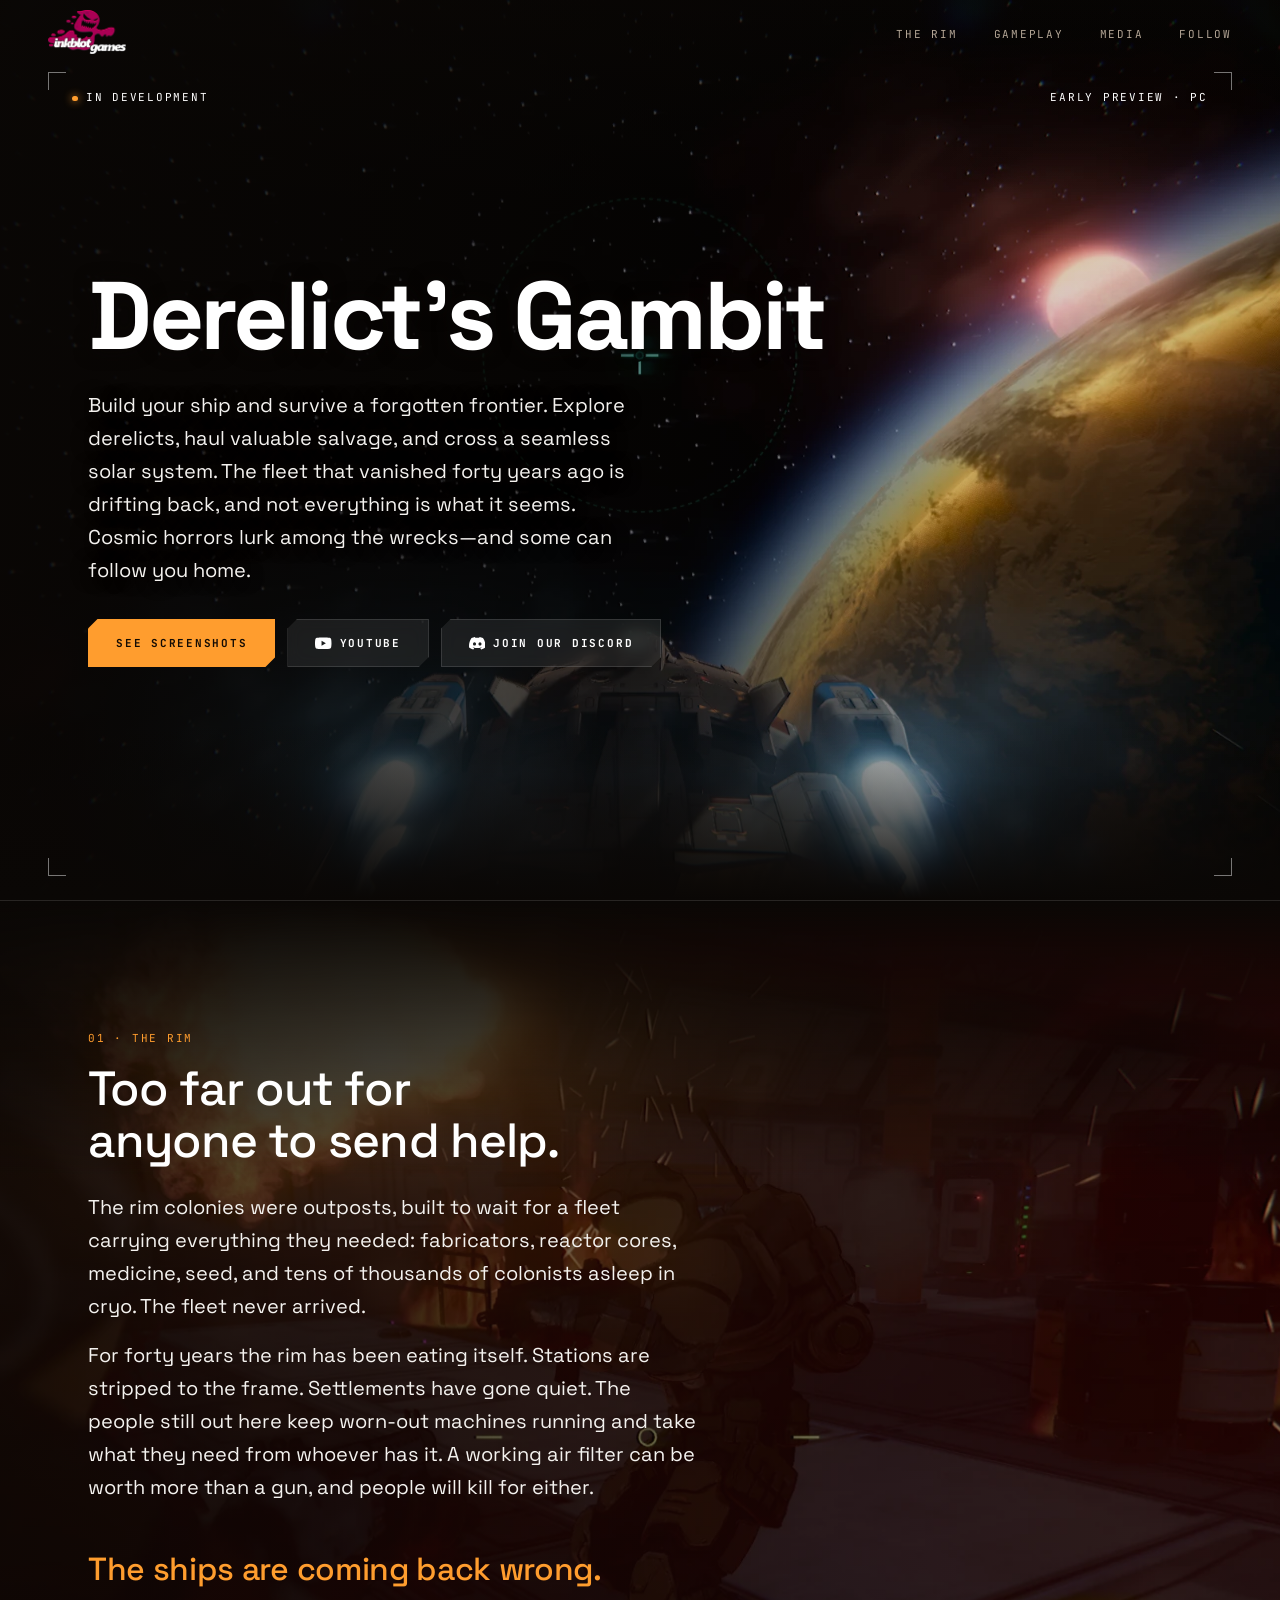
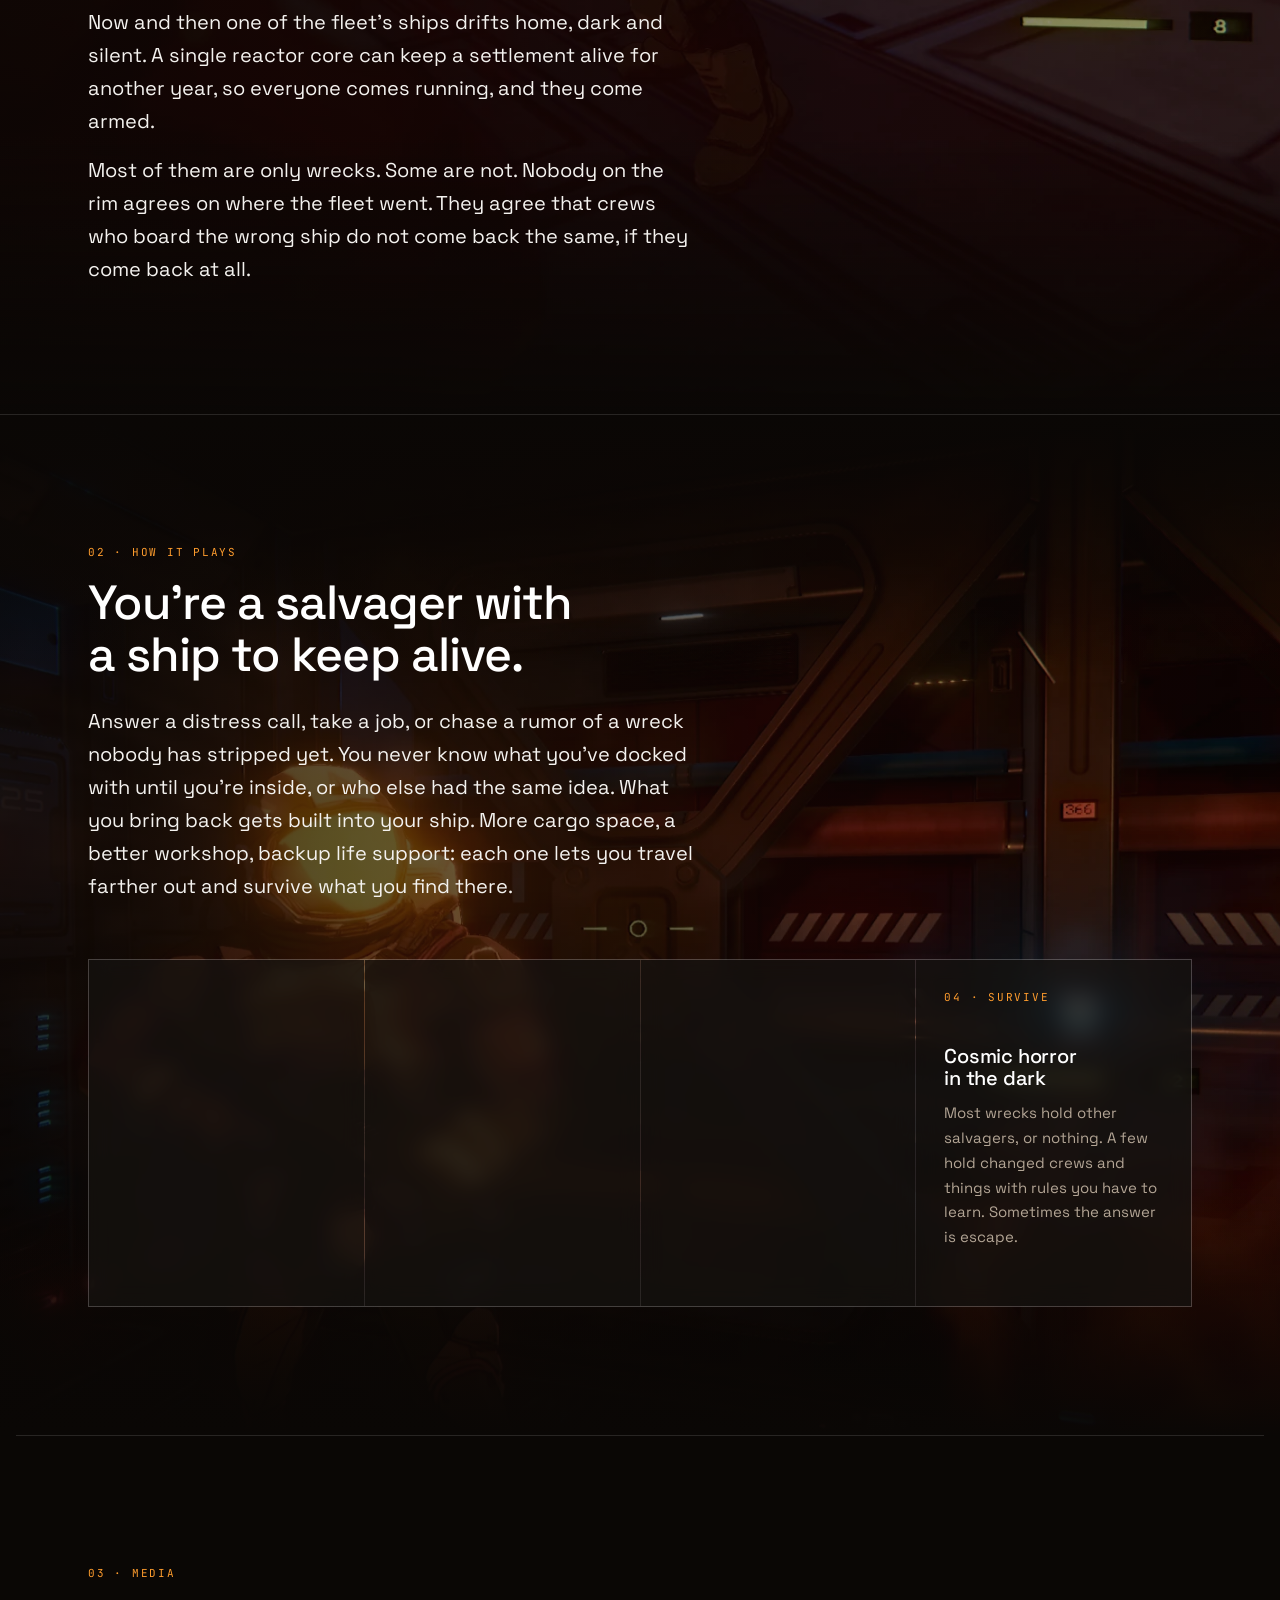
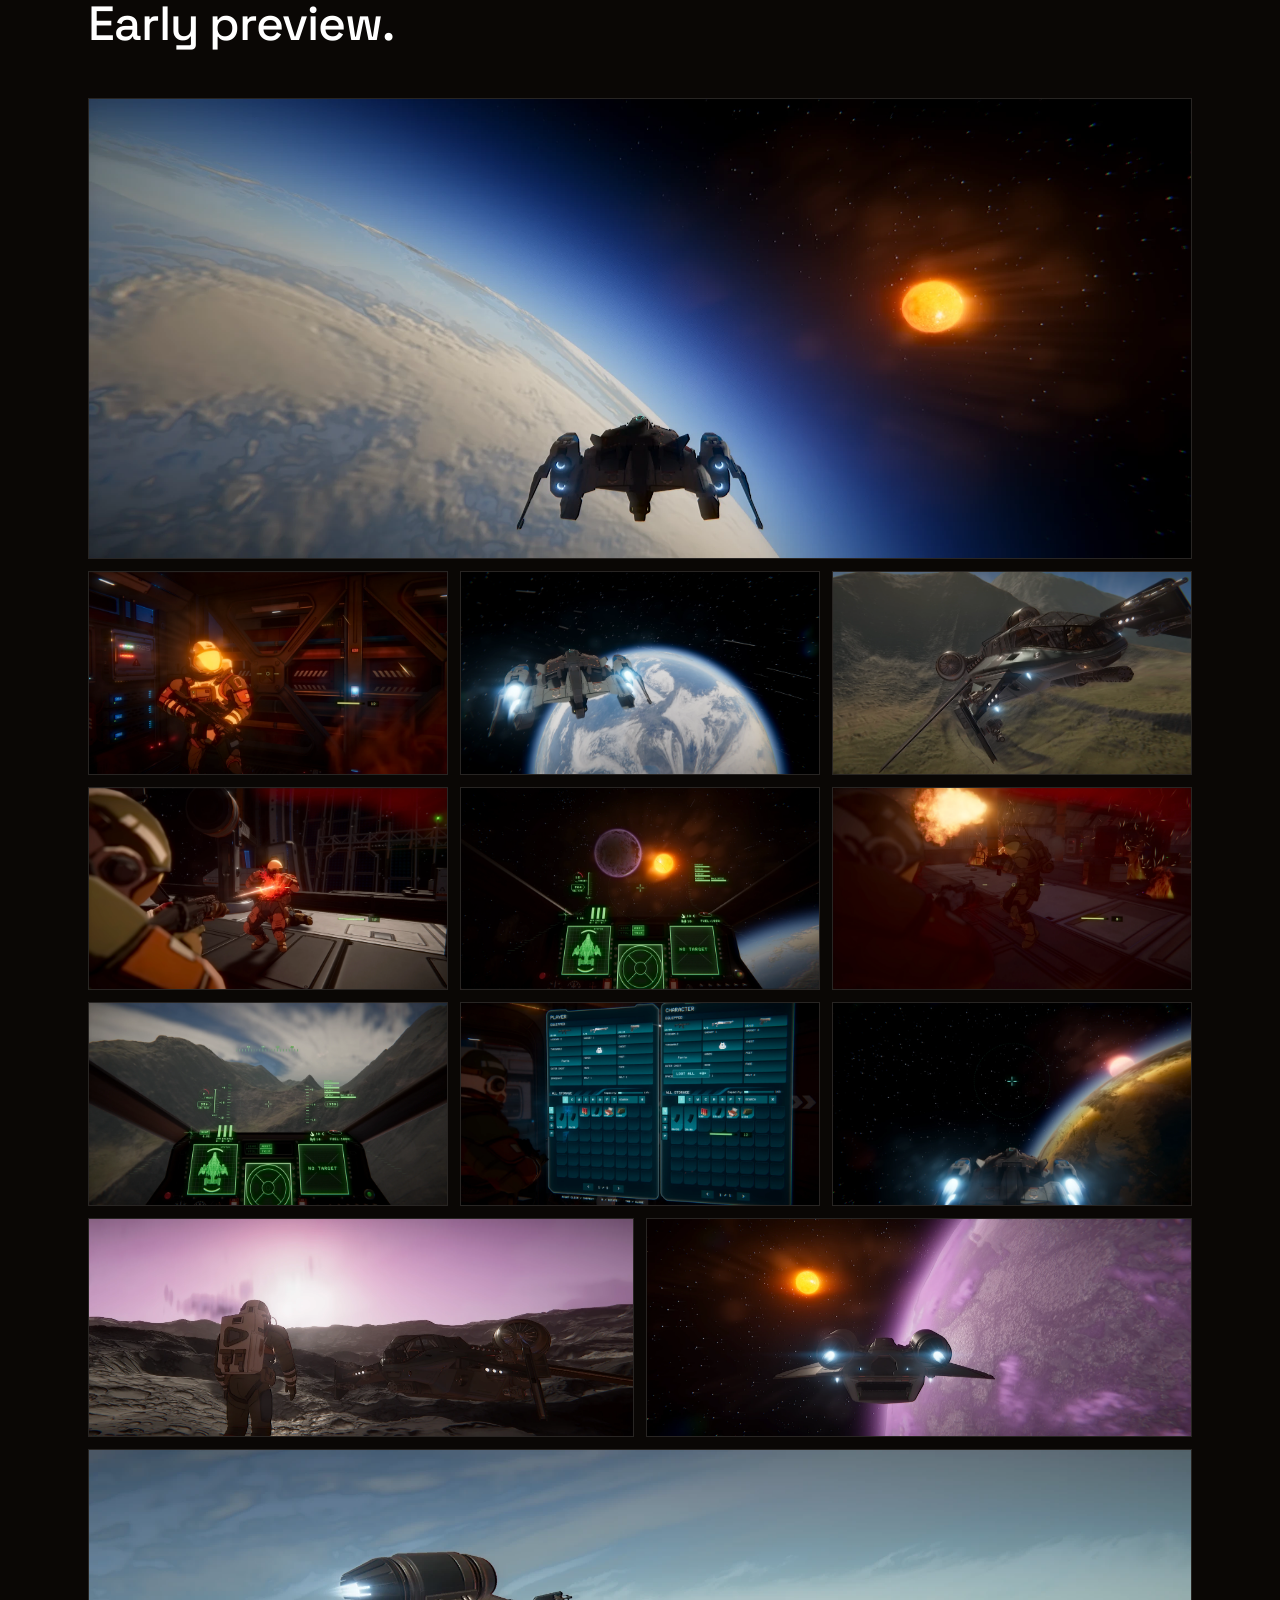
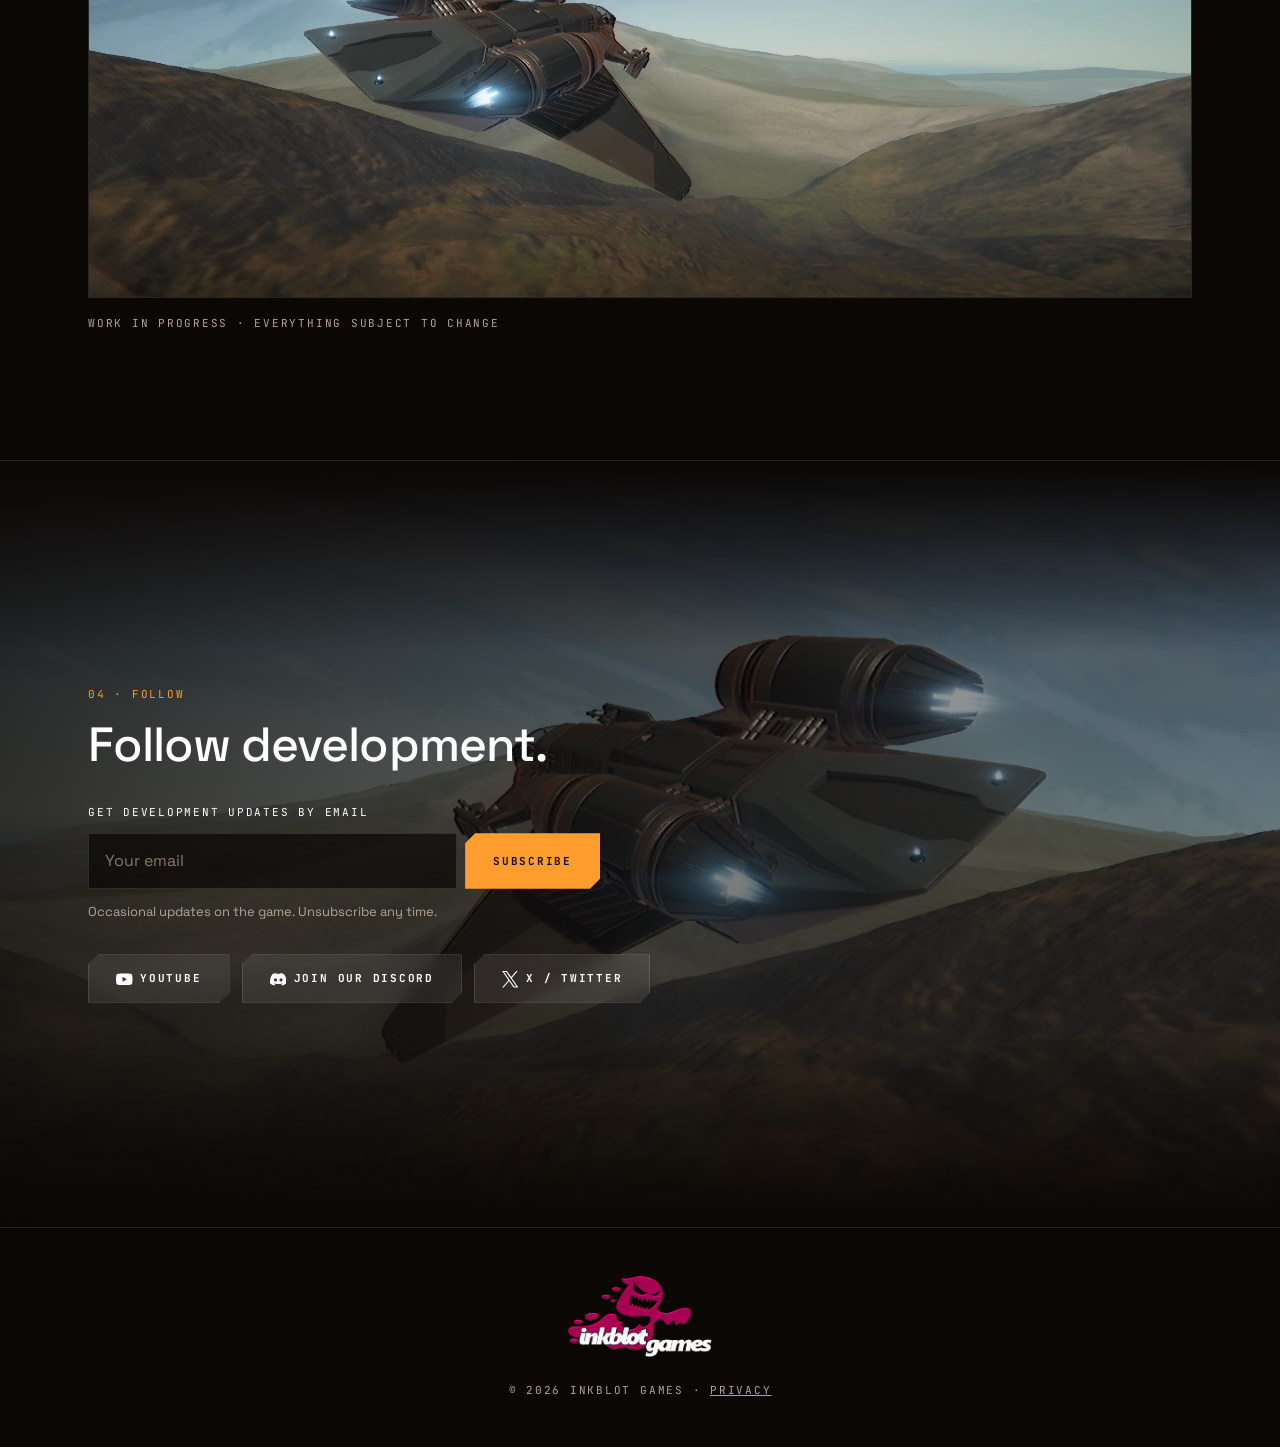
==== commit d0a50276: "Game page: drop the "Working title" label Co-Authored-By: Claude Fable 5.1 <noreply@anthropic.com>" ====
--- a/derelicts-gambit/index.html
+++ b/derelicts-gambit/index.html
@@ -43,7 +43,6 @@
     <p class="hud hud-tl"><span class="dot"></span>In development</p>
     <p class="hud hud-tr">Early preview · PC</p>
     <div class="hero-copy">
-      <p class="hud eyebrow">Working title</p>
       <h1>Derelict's Gambit</h1>
       <p class="lede">Build your ship and survive a forgotten frontier. Explore derelicts, haul valuable salvage, and cross a seamless solar system. The fleet that vanished forty years ago is drifting back, and not everything is what it seems. Cosmic horrors lurk among the wrecks—and some can follow you home.</p>
       <div class="btn-row">
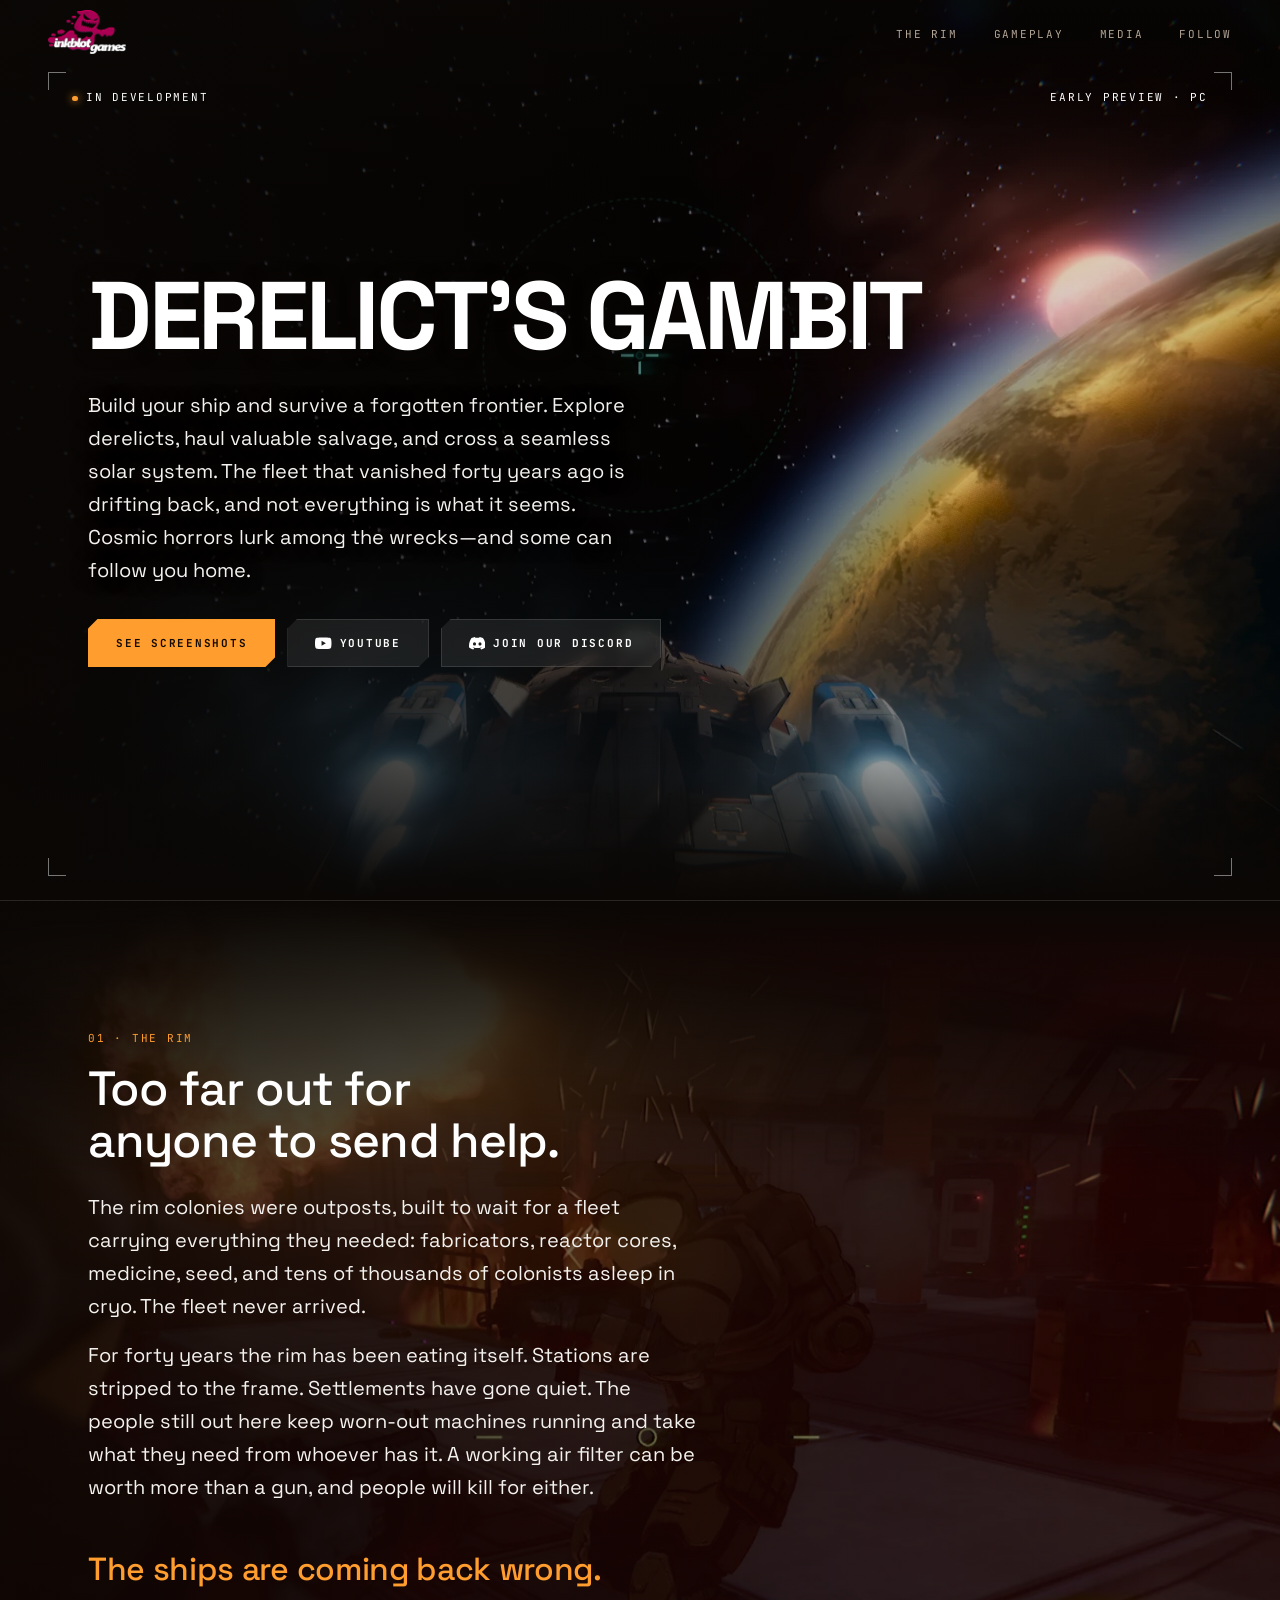
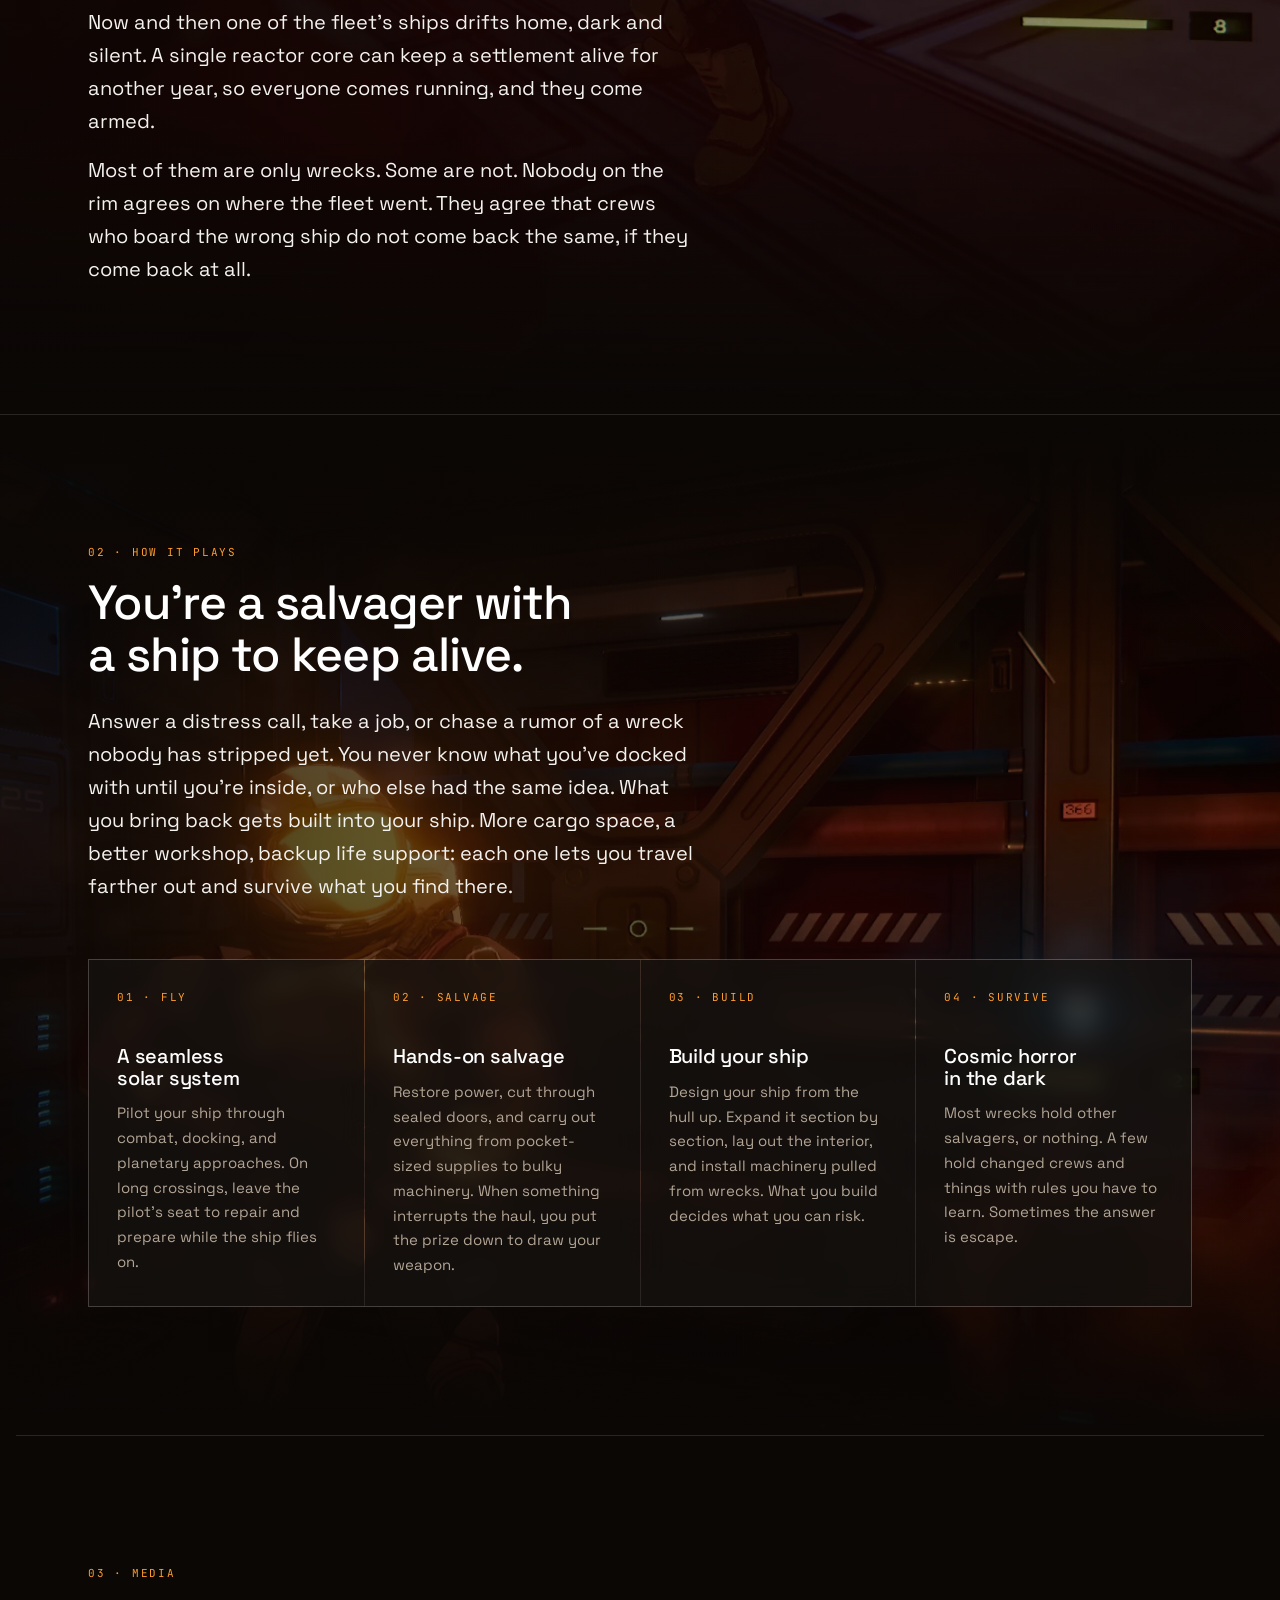
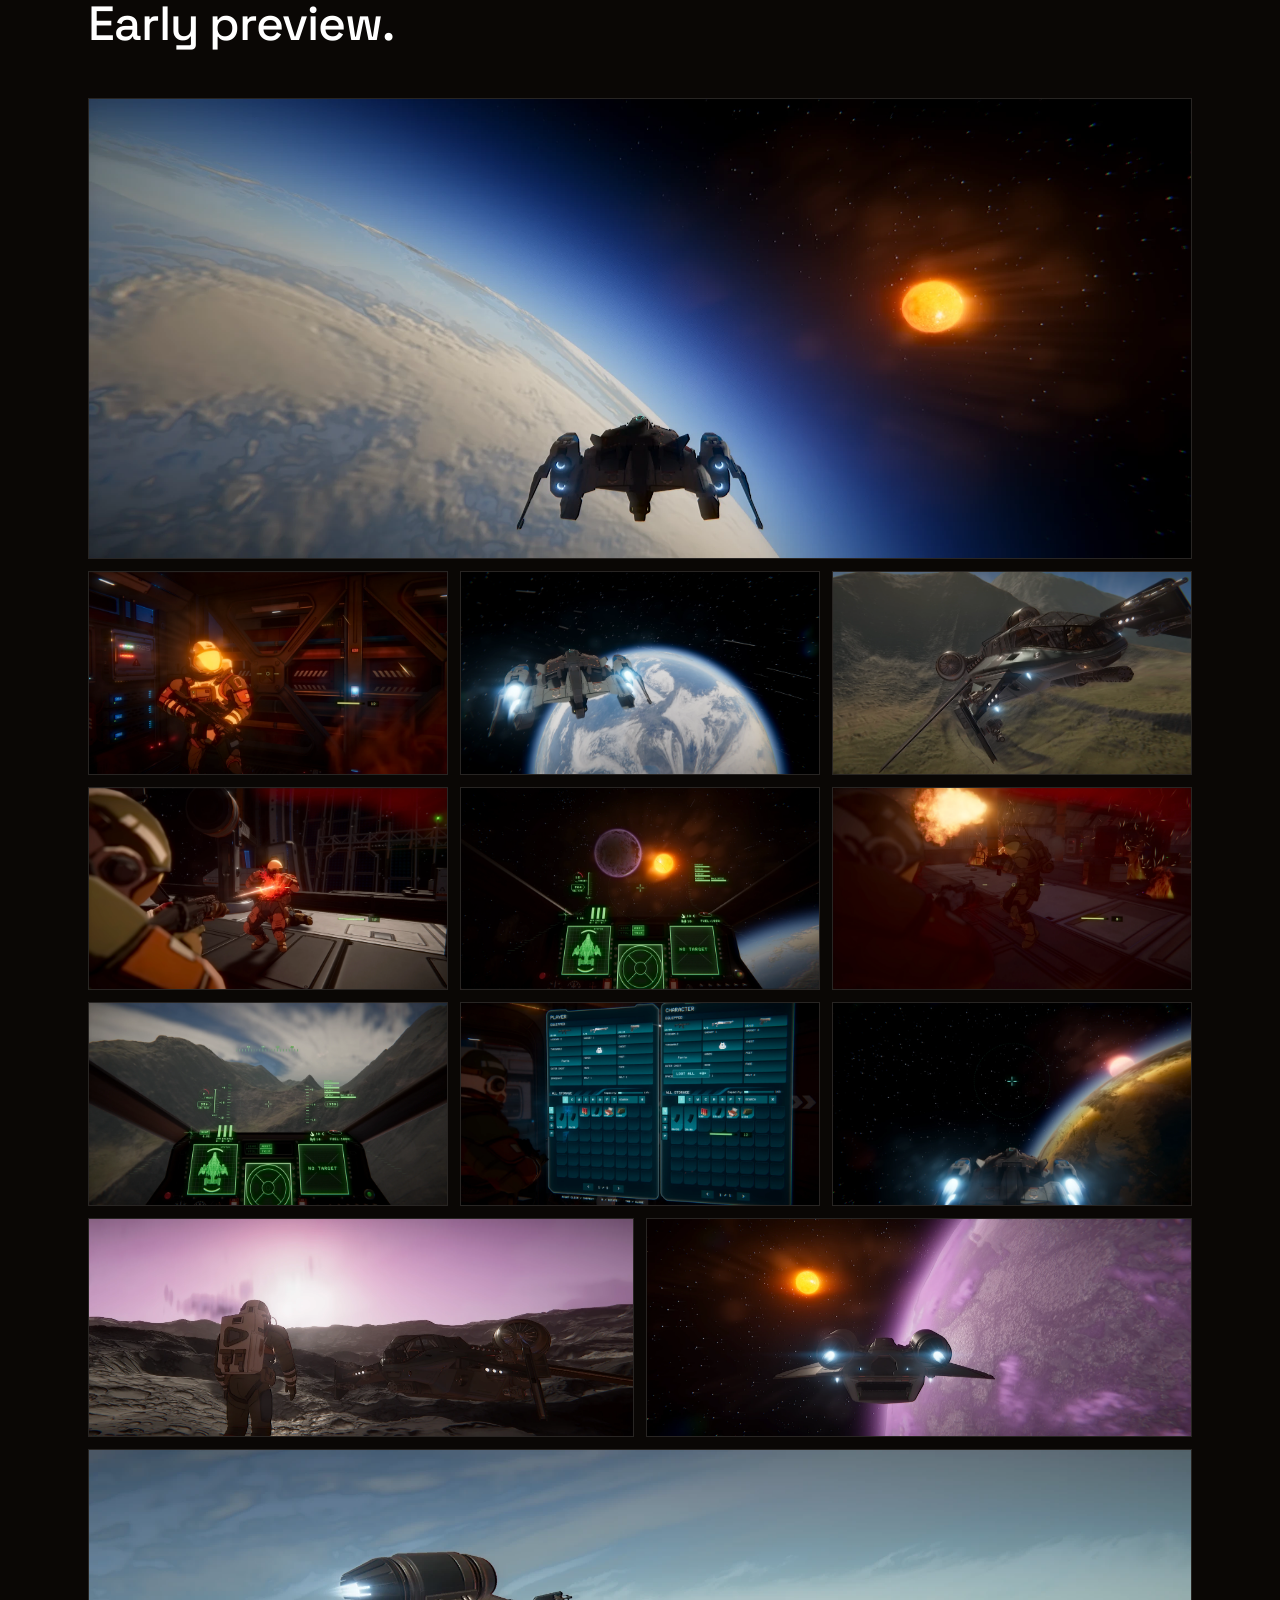
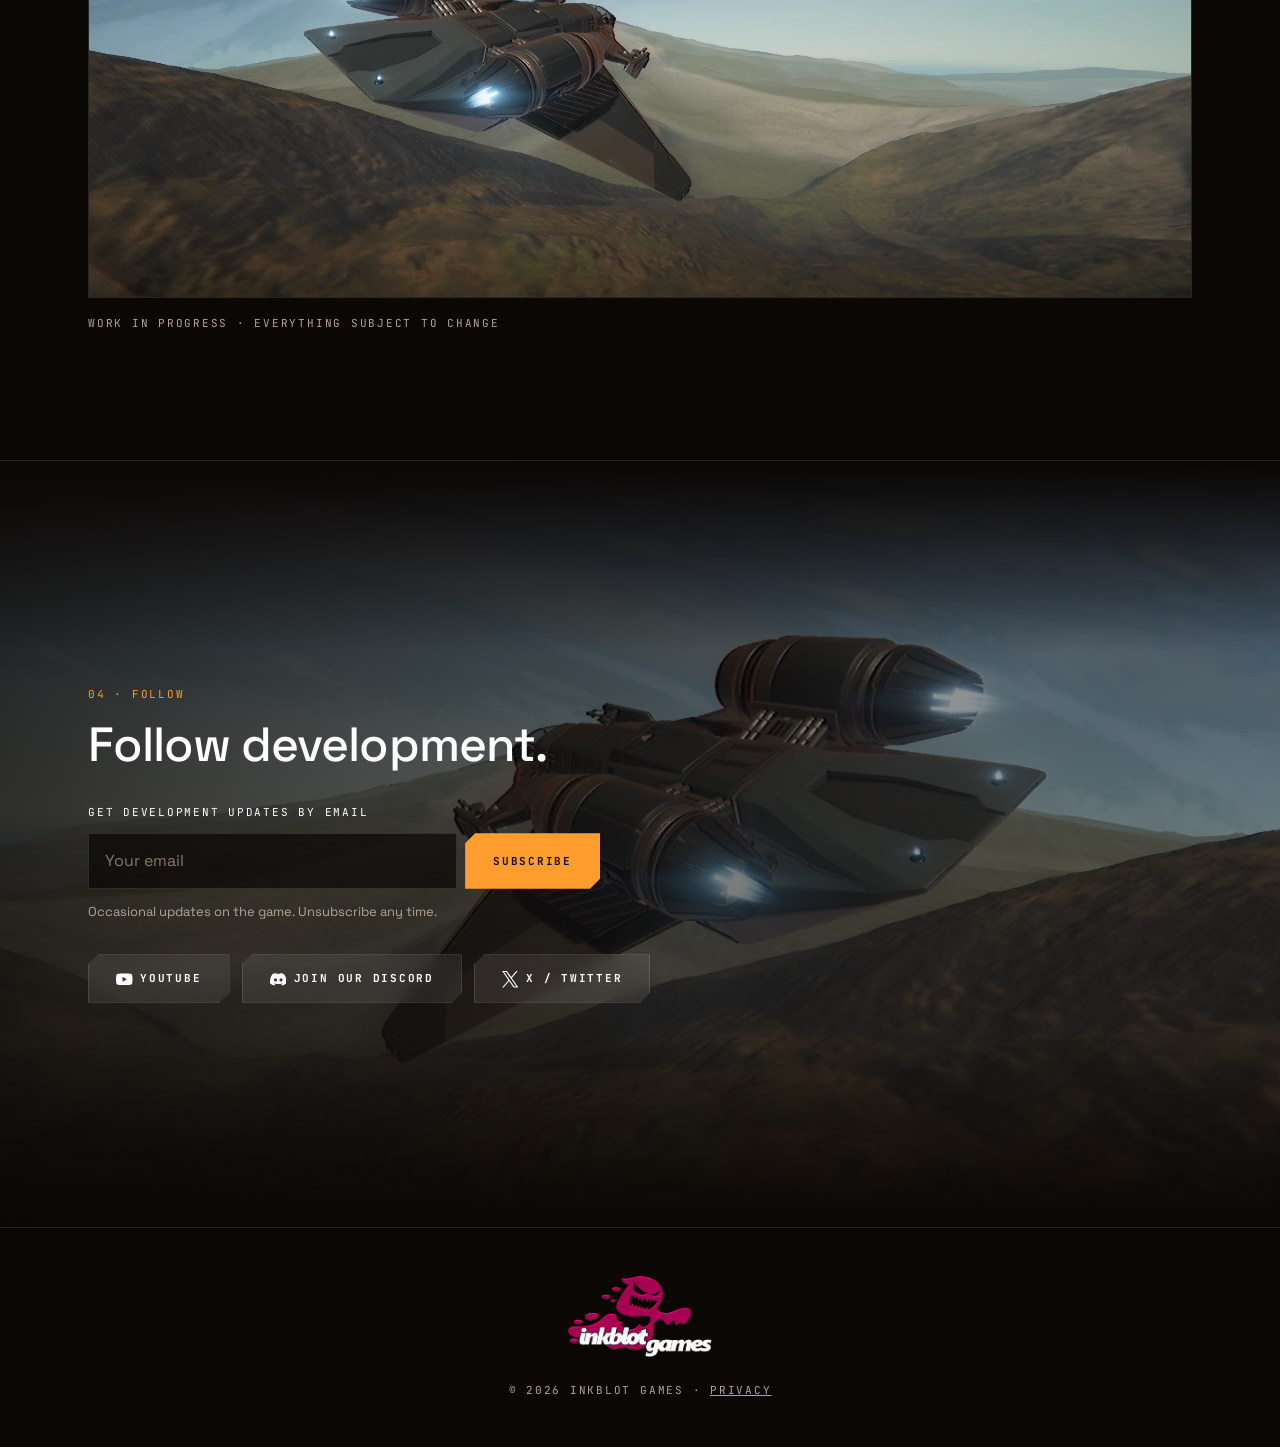
==== commit 670dd7d5: "Set the game title in capitals Co-Authored-By: Claude Fable 5.1 <noreply@anthropic.com>" ====
--- a/derelicts-gambit/index.html
+++ b/derelicts-gambit/index.html
@@ -3,9 +3,9 @@
 <head>
   <meta charset="utf-8">
   <meta name="viewport" content="width=device-width, initial-scale=1">
-  <title>Derelict's Gambit | Inkblot Games</title>
+  <title>DERELICT'S GAMBIT | Inkblot Games</title>
   <meta name="description" content="Build your ship and survive a forgotten frontier. Explore derelicts, haul valuable salvage, and cross a seamless solar system.">
-  <meta property="og:title" content="Derelict's Gambit">
+  <meta property="og:title" content="DERELICT'S GAMBIT">
   <meta property="og:description" content="Build your ship and survive a forgotten frontier.">
   <meta property="og:type" content="website">
   <meta property="og:url" content="https://inkblotgames.co/derelicts-gambit/">
@@ -43,7 +43,7 @@
     <p class="hud hud-tl"><span class="dot"></span>In development</p>
     <p class="hud hud-tr">Early preview · PC</p>
     <div class="hero-copy">
-      <h1>Derelict's Gambit</h1>
+      <h1>DERELICT'S GAMBIT</h1>
       <p class="lede">Build your ship and survive a forgotten frontier. Explore derelicts, haul valuable salvage, and cross a seamless solar system. The fleet that vanished forty years ago is drifting back, and not everything is what it seems. Cosmic horrors lurk among the wrecks—and some can follow you home.</p>
       <div class="btn-row">
         <a class="btn" href="#media">See screenshots</a>
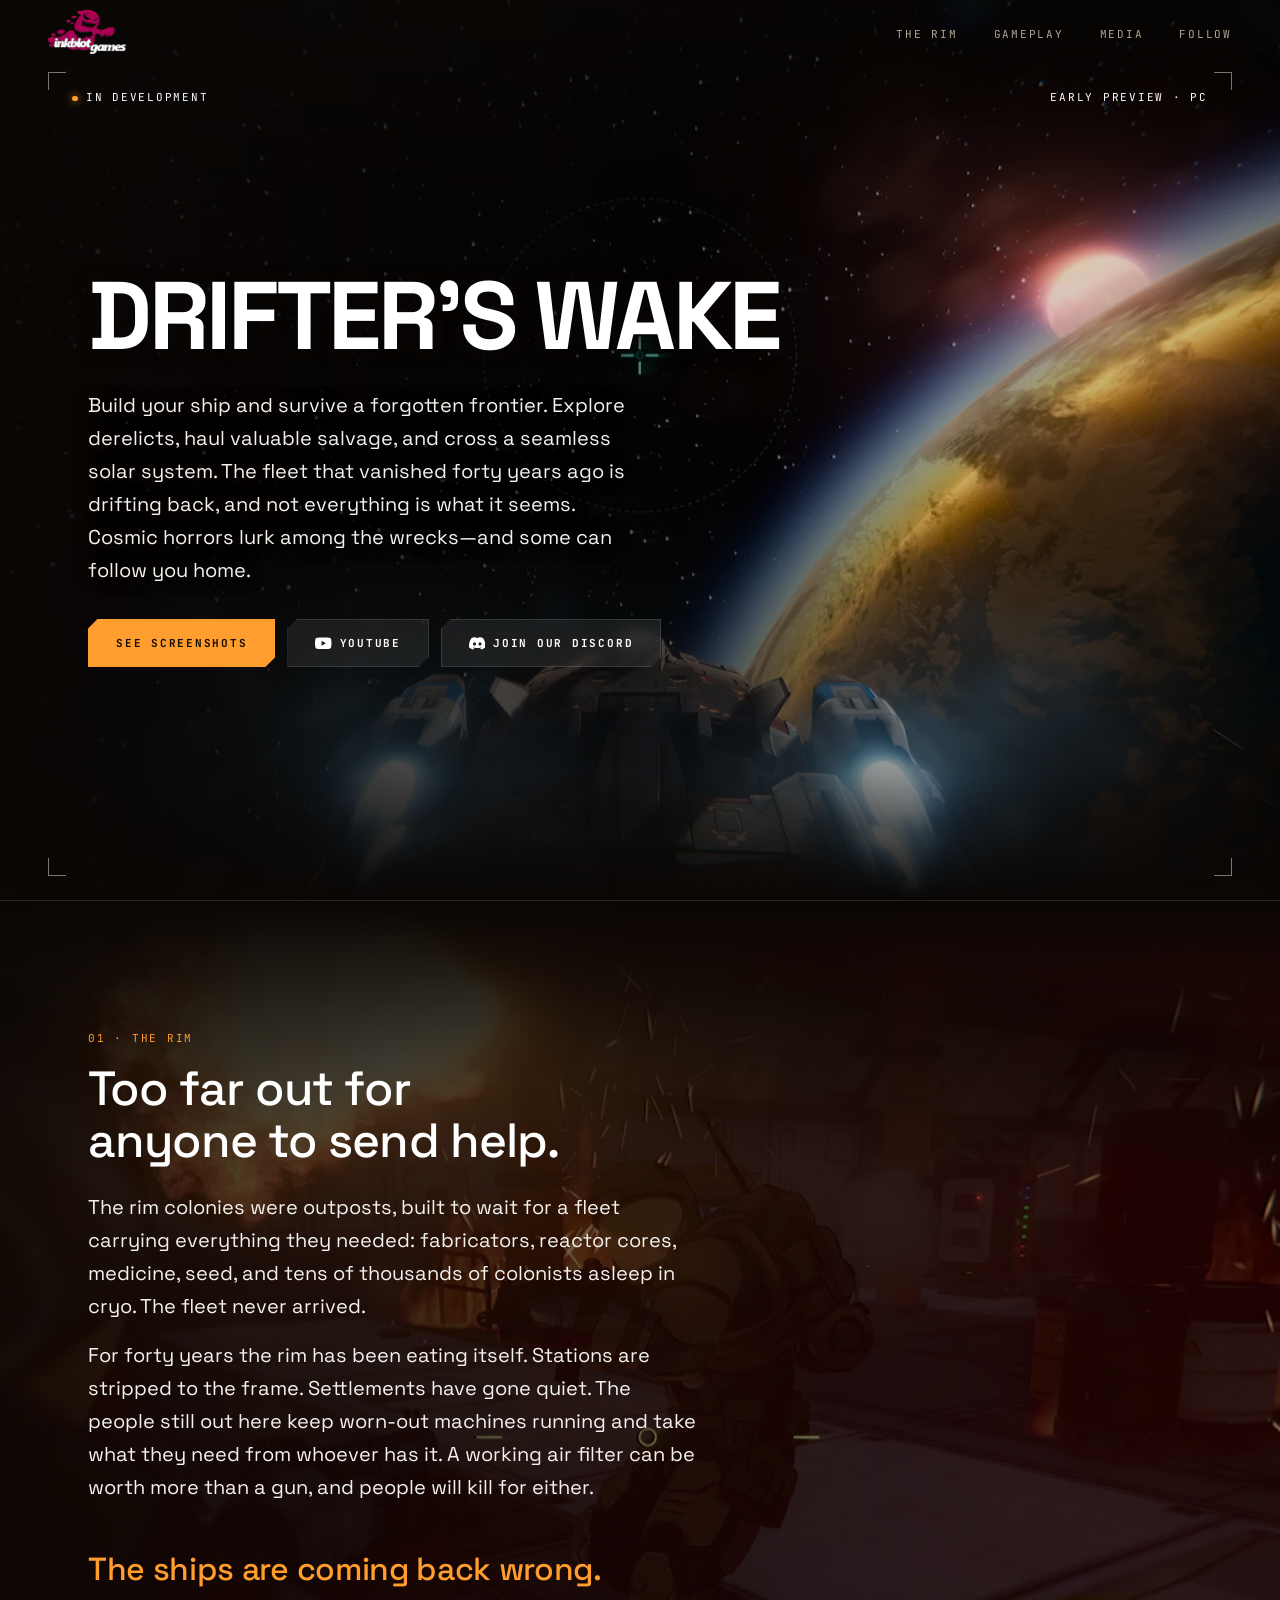
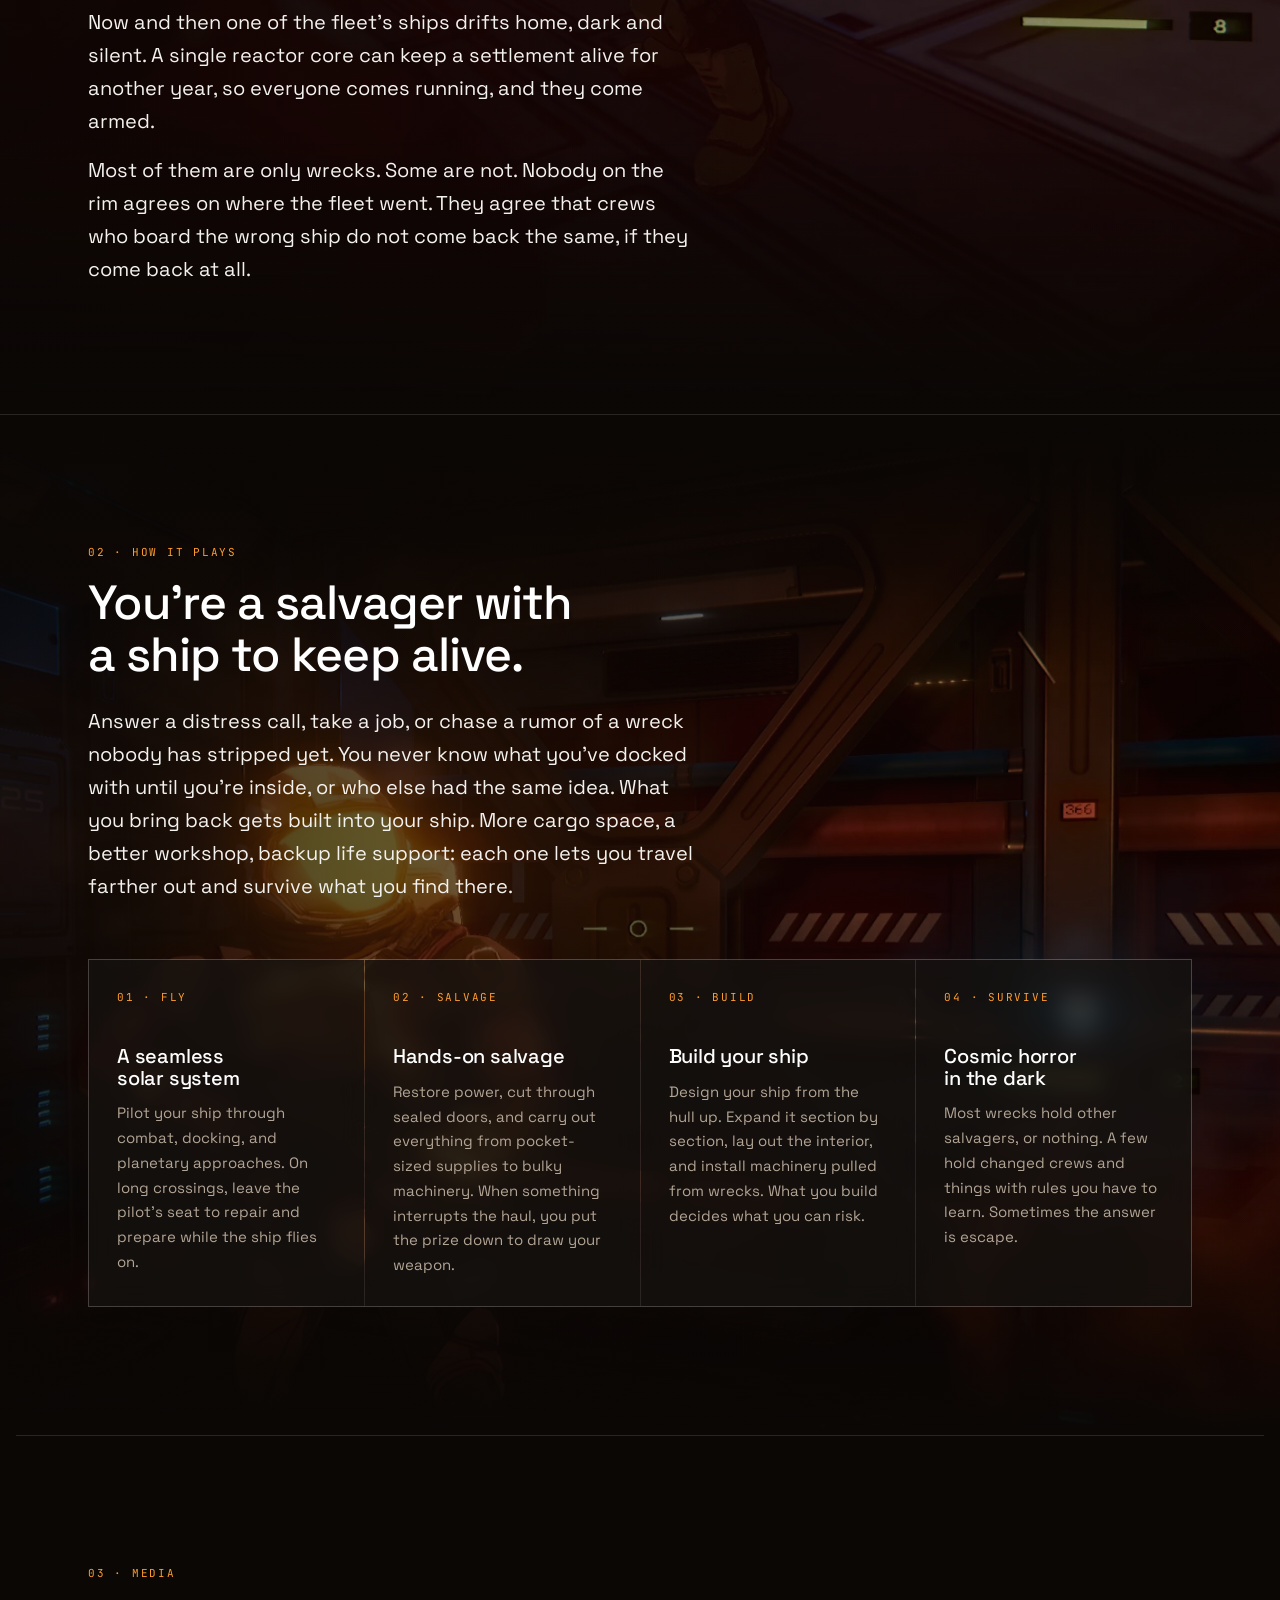
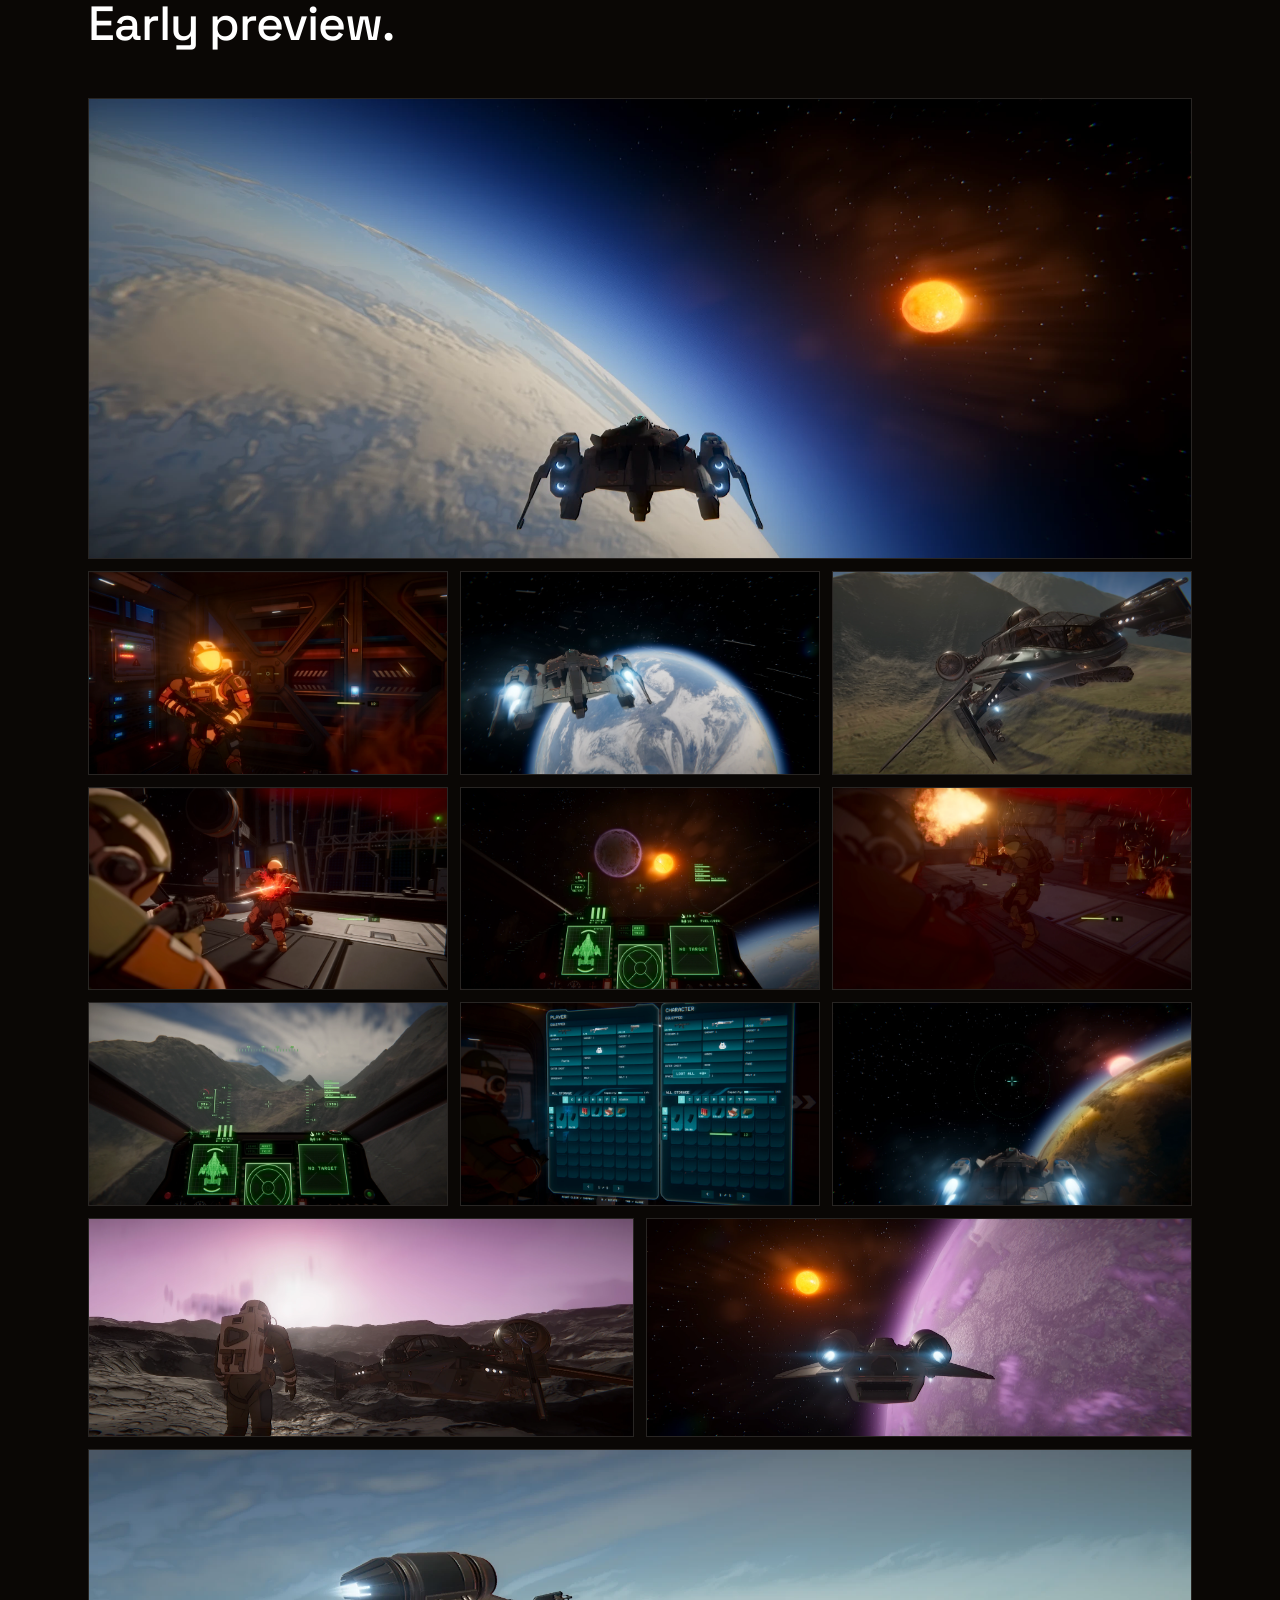
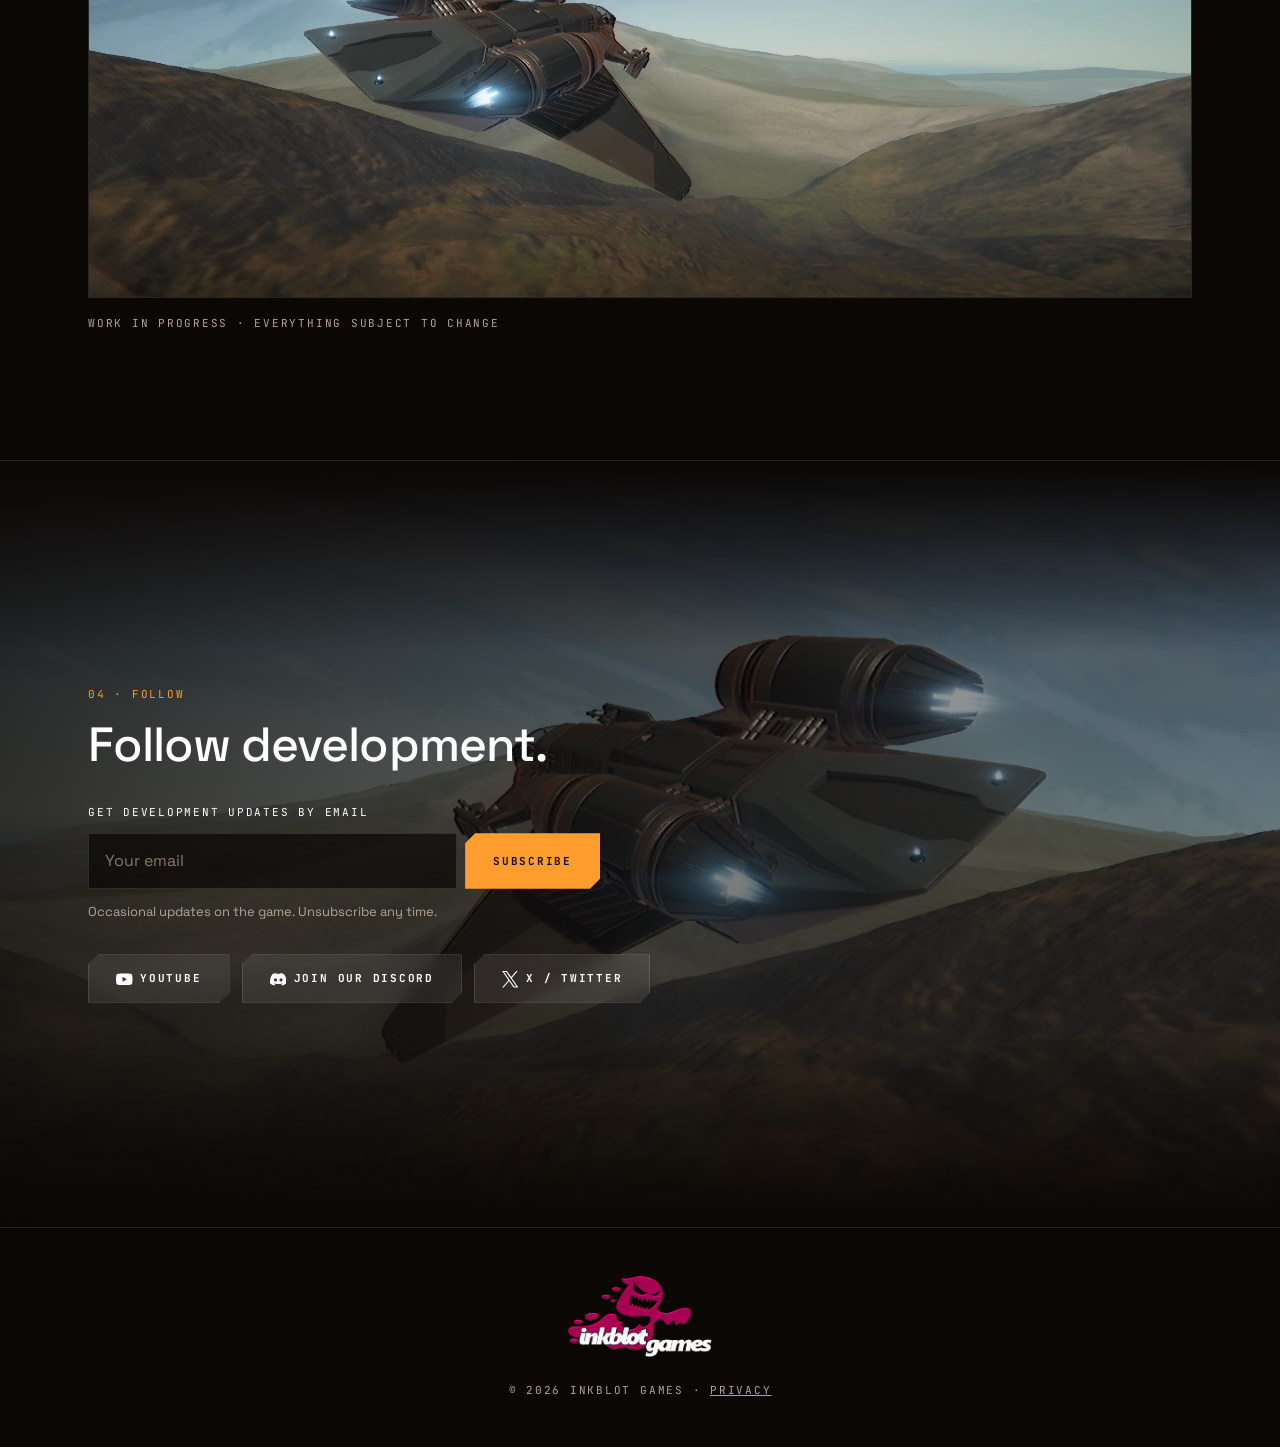
==== commit 23198f49: "Rename the game back to DRIFTER'S WAKE - Game page returns to /drifters-wake/; /derelicts-gambit/ re" ====
--- a/derelicts-gambit/index.html
+++ b/derelicts-gambit/index.html
@@ -3,153 +3,15 @@
 <head>
   <meta charset="utf-8">
   <meta name="viewport" content="width=device-width, initial-scale=1">
-  <title>DERELICT'S GAMBIT | Inkblot Games</title>
-  <meta name="description" content="Build your ship and survive a forgotten frontier. Explore derelicts, haul valuable salvage, and cross a seamless solar system.">
-  <meta property="og:title" content="DERELICT'S GAMBIT">
-  <meta property="og:description" content="Build your ship and survive a forgotten frontier.">
-  <meta property="og:type" content="website">
-  <meta property="og:url" content="https://inkblotgames.co/derelicts-gambit/">
-  <meta property="og:image" content="https://inkblotgames.co/share-game.jpg">
-  <meta property="og:image:width" content="1200">
-  <meta property="og:image:height" content="630">
-  <meta name="twitter:card" content="summary_large_image">
-  <meta name="twitter:site" content="@InkblotGamesCo">
-  <link rel="canonical" href="https://inkblotgames.co/derelicts-gambit/">
+  <title>DRIFTER'S WAKE | Inkblot Games</title>
+  <meta name="robots" content="noindex">
   <meta name="color-scheme" content="dark">
-  <meta name="darkreader-lock">
-  <meta name="theme-color" content="#0a0705">
-  <link rel="icon" href="../favicon.png" type="image/png">
-  <link rel="preconnect" href="https://fonts.googleapis.com">
-  <link rel="preconnect" href="https://fonts.gstatic.com" crossorigin>
-  <link rel="stylesheet" href="https://fonts.googleapis.com/css2?family=JetBrains+Mono:wght@400;700&family=Space+Grotesk:wght@400;500;700&display=swap">
-  <link rel="stylesheet" href="../style.css">
-  <script type="module" src="../site.js"></script>
+  <meta http-equiv="refresh" content="0; url=/drifters-wake/">
+  <link rel="canonical" href="https://inkblotgames.co/drifters-wake/">
+  <script>location.replace("/drifters-wake/" + location.hash);</script>
+  <style>body{margin:0;min-height:100vh;display:grid;place-items:center;background:#0a0705;color:#fff;font-family:system-ui,sans-serif}a{color:#ff9d2e}</style>
 </head>
-<body class="theme-game">
-  <nav class="nav">
-    <a class="nav-logo" href="../"><img src="../logo.png" alt="Inkblot Games" width="634" height="358"></a>
-    <ul>
-      <li><a href="#rim">The rim</a></li>
-      <li><a href="#game">Gameplay</a></li>
-      <li><a href="#media">Media</a></li>
-      <li><a href="#follow">Follow</a></li>
-    </ul>
-  </nav>
-
-  <header class="hero hero-game">
-    <img class="hero-bg" src="../screenshots/ship-sunrise.webp" alt="" width="1864" height="1127" fetchpriority="high">
-    <video class="hero-video" data-src="../video/hero.mp4" muted loop playsinline preload="none" aria-hidden="true" tabindex="-1"></video>
-    <div class="frame" aria-hidden="true"><i></i><i></i><i></i><i></i></div>
-    <p class="hud hud-tl"><span class="dot"></span>In development</p>
-    <p class="hud hud-tr">Early preview · PC</p>
-    <div class="hero-copy">
-      <h1>DERELICT'S GAMBIT</h1>
-      <p class="lede">Build your ship and survive a forgotten frontier. Explore derelicts, haul valuable salvage, and cross a seamless solar system. The fleet that vanished forty years ago is drifting back, and not everything is what it seems. Cosmic horrors lurk among the wrecks—and some can follow you home.</p>
-      <div class="btn-row">
-        <a class="btn" href="#media">See screenshots</a>
-        <a class="btn btn-ghost" href="https://www.youtube.com/@InkblotGamesCo/" rel="noopener" target="_blank"><svg class="btn-icon" width="18" height="18" viewBox="0 0 24 24" fill="currentColor" aria-hidden="true"><path d="M23.498 6.186a3.016 3.016 0 0 0-2.122-2.136C19.505 3.545 12 3.545 12 3.545s-7.505 0-9.377.505A3.017 3.017 0 0 0 .502 6.186C0 8.07 0 12 0 12s0 3.93.502 5.814a3.016 3.016 0 0 0 2.122 2.136c1.871.505 9.376.505 9.376.505s7.505 0 9.377-.505a3.015 3.015 0 0 0 2.122-2.136C24 15.93 24 12 24 12s0-3.93-.502-5.814zM9.545 15.568V8.432L15.818 12l-6.273 3.568z"/></svg>YouTube</a>
-        <a class="btn btn-ghost" href="/discord/" rel="noopener" target="_blank"><svg class="btn-icon" width="18" height="18" viewBox="0 0 24 24" fill="currentColor" aria-hidden="true"><path d="M20.317 4.3698a19.7913 19.7913 0 00-4.8851-1.5152.0741.0741 0 00-.0785.0371c-.211.3753-.4447.8648-.6083 1.2495-1.8447-.2762-3.68-.2762-5.4868 0-.1636-.3933-.4058-.8742-.6177-1.2495a.077.077 0 00-.0785-.037 19.7363 19.7363 0 00-4.8852 1.515.0699.0699 0 00-.0321.0277C.5334 9.0458-.319 13.5799.0992 18.0578a.0824.0824 0 00.0312.0561c2.0528 1.5076 4.0413 2.4228 5.9929 3.0294a.0777.0777 0 00.0842-.0276c.4616-.6304.8731-1.2952 1.226-1.9942a.076.076 0 00-.0416-.1057c-.6528-.2476-1.2743-.5495-1.8722-.8923a.077.077 0 01-.0076-.1277c.1258-.0943.2517-.1923.3718-.2914a.0743.0743 0 01.0776-.0105c3.9278 1.7933 8.18 1.7933 12.0614 0a.0739.0739 0 01.0785.0095c.1202.099.246.1981.3728.2924a.077.077 0 01-.0066.1276 12.2986 12.2986 0 01-1.873.8914.0766.0766 0 00-.0407.1067c.3604.698.7719 1.3628 1.225 1.9932a.076.076 0 00.0842.0286c1.961-.6067 3.9495-1.5219 6.0023-3.0294a.077.077 0 00.0313-.0552c.5004-5.177-.8382-9.6739-3.5485-13.6604a.061.061 0 00-.0312-.0286zM8.02 15.3312c-1.1825 0-2.1569-1.0857-2.1569-2.419 0-1.3332.9555-2.4189 2.157-2.4189 1.2108 0 2.1757 1.0952 2.1568 2.419 0 1.3332-.9555 2.4189-2.1569 2.4189zm7.9748 0c-1.1825 0-2.1569-1.0857-2.1569-2.419 0-1.3332.9554-2.4189 2.1569-2.4189 1.2108 0 2.1757 1.0952 2.1568 2.419 0 1.3332-.946 2.4189-2.1568 2.4189Z"/></svg>Join our Discord</a>
-      </div>
-    </div>
-  </header>
-
-  <main>
-    <div class="band">
-      <img class="band-bg" src="../screenshots/firefight.webp" alt="" width="2000" height="1125" loading="lazy">
-    <section id="rim" class="section reveal">
-      <p class="hud eyebrow">01 · The rim</p>
-      <h2>Too far out for anyone to send help.</h2>
-      <p class="lede">The rim colonies were outposts, built to wait for a fleet carrying everything they needed: fabricators, reactor cores, medicine, seed, and tens of thousands of colonists asleep in cryo. The fleet never arrived.</p>
-      <p class="lede">For forty years the rim has been eating itself. Stations are stripped to the frame. Settlements have gone quiet. The people still out here keep worn-out machines running and take what they need from whoever has it. A working air filter can be worth more than a gun, and people will kill for either.</p>
-
-      <h3 class="subhead">The ships are coming back wrong.</h3>
-      <p class="lede">Now and then one of the fleet's ships drifts home, dark and silent. A single reactor core can keep a settlement alive for another year, so everyone comes running, and they come armed.</p>
-      <p class="lede">Most of them are only wrecks. Some are not. Nobody on the rim agrees on where the fleet went. They agree that crews who board the wrong ship do not come back the same, if they come back at all.</p>
-    </section>
-    </div>
-
-    <div class="band">
-      <img class="band-bg" src="../screenshots/boarding-corridor.webp" alt="" width="2000" height="1128" loading="lazy">
-    <section id="game" class="section reveal">
-      <p class="hud eyebrow">02 · How it plays</p>
-      <h2>You're a salvager with a ship to keep alive.</h2>
-      <p class="lede">Answer a distress call, take a job, or chase a rumor of a wreck nobody has stripped yet. You never know what you've docked with until you're inside, or who else had the same idea. What you bring back gets built into your ship. More cargo space, a better workshop, backup life support: each one lets you travel farther out and survive what you find there.</p>
-
-      <div class="cards">
-        <article class="card">
-          <p class="hud">01 · Fly</p>
-          <h3>A seamless solar system</h3>
-          <p>Pilot your ship through combat, docking, and planetary approaches. On long crossings, leave the pilot's seat to repair and prepare while the ship flies on.</p>
-        </article>
-        <article class="card">
-          <p class="hud">02 · Salvage</p>
-          <h3>Hands-on salvage</h3>
-          <p>Restore power, cut through sealed doors, and carry out everything from pocket-sized supplies to bulky machinery. When something interrupts the haul, you put the prize down to draw your weapon.</p>
-        </article>
-        <article class="card">
-          <p class="hud">03 · Build</p>
-          <h3>Build your ship</h3>
-          <p>Design your ship from the hull up. Expand it section by section, lay out the interior, and install machinery pulled from wrecks. What you build decides what you can risk.</p>
-        </article>
-        <article class="card">
-          <p class="hud">04 · Survive</p>
-          <h3>Cosmic horror in the dark</h3>
-          <p>Most wrecks hold other salvagers, or nothing. A few hold changed crews and things with rules you have to learn. Sometimes the answer is escape.</p>
-        </article>
-      </div>
-    </section>
-    </div>
-
-    <section id="media" class="section section-wide reveal">
-      <p class="hud eyebrow">03 · Media</p>
-      <h2>Early preview.</h2>
-
-      <a class="banner" href="../screenshots/planet-horizon.webp"><img src="../screenshots/planet-horizon.webp" alt="A ship skims the edge of a planet's atmosphere with the sun beyond" width="2000" height="834" loading="lazy"></a>
-      <div class="gallery">
-        <a href="../screenshots/boarding-corridor.webp"><img src="../screenshots/boarding-corridor.webp" alt="An armed figure in a spacesuit with a glowing visor in a dark ship corridor" width="2000" height="1128" loading="lazy"></a>
-        <a href="../screenshots/ship-orbit.webp"><img src="../screenshots/ship-orbit.webp" alt="A ship with engines lit above a clouded blue planet" width="2000" height="1128" loading="lazy"></a>
-        <a href="../screenshots/ship-valley.webp"><img src="../screenshots/ship-valley.webp" alt="A close view of a twin-engine gunship banking low over a grassy mountain valley, pilot visible in the cockpit" width="2000" height="959" loading="lazy"></a>
-        <a href="../screenshots/hangar-combat.webp"><img src="../screenshots/hangar-combat.webp" alt="Over-the-shoulder rifle fire hitting an armored enemy in a hangar open to space" width="2000" height="1126" loading="lazy"></a>
-        <a href="../screenshots/cockpit-space.webp"><img src="../screenshots/cockpit-space.webp" alt="Cockpit view with green instrument panels facing a purple planet and the sun" width="2000" height="1129" loading="lazy"></a>
-        <a href="../screenshots/firefight.webp"><img src="../screenshots/firefight.webp" alt="A firefight in a burning cargo bay with sparks and an explosion" width="2000" height="1125" loading="lazy"></a>
-        <a href="../screenshots/cockpit-canyon.webp"><img src="../screenshots/cockpit-canyon.webp" alt="Cockpit view flying low through a mountain valley" width="2000" height="1123" loading="lazy"></a>
-        <a href="../screenshots/inventory.webp"><img src="../screenshots/inventory.webp" alt="Holographic inventory panels showing equipped weapons and looted ammunition" width="2000" height="1128" loading="lazy"></a>
-        <a href="../screenshots/ship-sunrise.webp"><img src="../screenshots/ship-sunrise.webp" alt="A ship flying toward a sunrise over a golden planet" width="1864" height="1127" loading="lazy"></a>
-      </div>
-      <div class="gallery gallery-wide">
-        <a href="../screenshots/moon-landing.webp"><img src="../screenshots/moon-landing.webp" alt="A figure in a spacesuit stands on a cratered surface beside a landed ship under a violet sky" width="2000" height="777" loading="lazy"></a>
-        <a href="../screenshots/violet-planet.webp"><img src="../screenshots/violet-planet.webp" alt="A ship seen from behind approaching a violet planet with an orange sun beyond" width="2000" height="798" loading="lazy"></a>
-      </div>
-      <a class="banner banner-end" href="../screenshots/ship-hills.webp"><img src="../screenshots/ship-hills.webp" alt="A delta-winged ship with twin engines lit flying low over rolling hills under a hazy sky" width="2000" height="811" loading="lazy"></a>
-      <p class="hud caption">Work in progress · Everything subject to change</p>
-    </section>
-
-    <div class="band band-tall">
-      <img class="band-bg band-bg-flip" src="../screenshots/ship-hills.webp" alt="" width="2000" height="811" loading="lazy">
-    <section id="follow" class="section reveal">
-      <p class="hud eyebrow">04 · Follow</p>
-      <h2>Follow development.</h2>
-      <form class="signup" action="https://app.kit.com/forms/9936518/subscriptions" method="post" target="_blank">
-        <label class="hud" for="signup-email">Get development updates by email</label>
-        <div class="signup-row">
-          <input id="signup-email" type="email" name="email_address" placeholder="Your email" autocomplete="email" required>
-          <button class="btn" type="submit">Subscribe</button>
-        </div>
-        <p class="signup-note" role="status">Occasional updates on the game. Unsubscribe any time.</p>
-      </form>
-      <div class="btn-row">
-        <a class="btn btn-ghost" href="https://www.youtube.com/@InkblotGamesCo/" rel="noopener" target="_blank"><svg class="btn-icon" width="18" height="18" viewBox="0 0 24 24" fill="currentColor" aria-hidden="true"><path d="M23.498 6.186a3.016 3.016 0 0 0-2.122-2.136C19.505 3.545 12 3.545 12 3.545s-7.505 0-9.377.505A3.017 3.017 0 0 0 .502 6.186C0 8.07 0 12 0 12s0 3.93.502 5.814a3.016 3.016 0 0 0 2.122 2.136c1.871.505 9.376.505 9.376.505s7.505 0 9.377-.505a3.015 3.015 0 0 0 2.122-2.136C24 15.93 24 12 24 12s0-3.93-.502-5.814zM9.545 15.568V8.432L15.818 12l-6.273 3.568z"/></svg>YouTube</a>
-        <a class="btn btn-ghost" href="/discord/" rel="noopener" target="_blank"><svg class="btn-icon" width="18" height="18" viewBox="0 0 24 24" fill="currentColor" aria-hidden="true"><path d="M20.317 4.3698a19.7913 19.7913 0 00-4.8851-1.5152.0741.0741 0 00-.0785.0371c-.211.3753-.4447.8648-.6083 1.2495-1.8447-.2762-3.68-.2762-5.4868 0-.1636-.3933-.4058-.8742-.6177-1.2495a.077.077 0 00-.0785-.037 19.7363 19.7363 0 00-4.8852 1.515.0699.0699 0 00-.0321.0277C.5334 9.0458-.319 13.5799.0992 18.0578a.0824.0824 0 00.0312.0561c2.0528 1.5076 4.0413 2.4228 5.9929 3.0294a.0777.0777 0 00.0842-.0276c.4616-.6304.8731-1.2952 1.226-1.9942a.076.076 0 00-.0416-.1057c-.6528-.2476-1.2743-.5495-1.8722-.8923a.077.077 0 01-.0076-.1277c.1258-.0943.2517-.1923.3718-.2914a.0743.0743 0 01.0776-.0105c3.9278 1.7933 8.18 1.7933 12.0614 0a.0739.0739 0 01.0785.0095c.1202.099.246.1981.3728.2924a.077.077 0 01-.0066.1276 12.2986 12.2986 0 01-1.873.8914.0766.0766 0 00-.0407.1067c.3604.698.7719 1.3628 1.225 1.9932a.076.076 0 00.0842.0286c1.961-.6067 3.9495-1.5219 6.0023-3.0294a.077.077 0 00.0313-.0552c.5004-5.177-.8382-9.6739-3.5485-13.6604a.061.061 0 00-.0312-.0286zM8.02 15.3312c-1.1825 0-2.1569-1.0857-2.1569-2.419 0-1.3332.9555-2.4189 2.157-2.4189 1.2108 0 2.1757 1.0952 2.1568 2.419 0 1.3332-.9555 2.4189-2.1569 2.4189zm7.9748 0c-1.1825 0-2.1569-1.0857-2.1569-2.419 0-1.3332.9554-2.4189 2.1569-2.4189 1.2108 0 2.1757 1.0952 2.1568 2.419 0 1.3332-.946 2.4189-2.1568 2.4189Z"/></svg>Join our Discord</a>
-        <a class="btn btn-ghost" href="https://x.com/InkblotGamesCo" rel="noopener" target="_blank"><svg class="btn-icon" width="18" height="18" viewBox="0 0 24 24" fill="currentColor" aria-hidden="true"><path d="M14.234 10.162 22.977 0h-2.072l-7.591 8.824L7.251 0H.258l9.168 13.343L.258 24H2.33l8.016-9.318L16.749 24h6.993zm-2.837 3.299-.929-1.329L3.076 1.56h3.182l5.965 8.532.929 1.329 7.754 11.09h-3.182z"/></svg>X / Twitter</a>
-      </div>
-    </section>
-    </div>
-  </main>
-
-  <footer class="footer">
-    <a href="../"><img src="../logo.png" alt="Inkblot Games" width="634" height="358"></a>
-    <p class="hud">&copy; 2026 Inkblot Games · <a href="../privacy/">Privacy</a></p>
-  </footer>
-  <!-- Cloudflare Web Analytics --><script type='module' src='https://static.cloudflareinsights.com/beacon.min.js' data-cf-beacon='{"token": "a8c0bb53f3c04a39a80986ec28a98ecd"}'></script><!-- End Cloudflare Web Analytics -->
+<body>
+  <p>This page has moved to <a href="/drifters-wake/">DRIFTER'S WAKE</a>.</p>
 </body>
 </html>
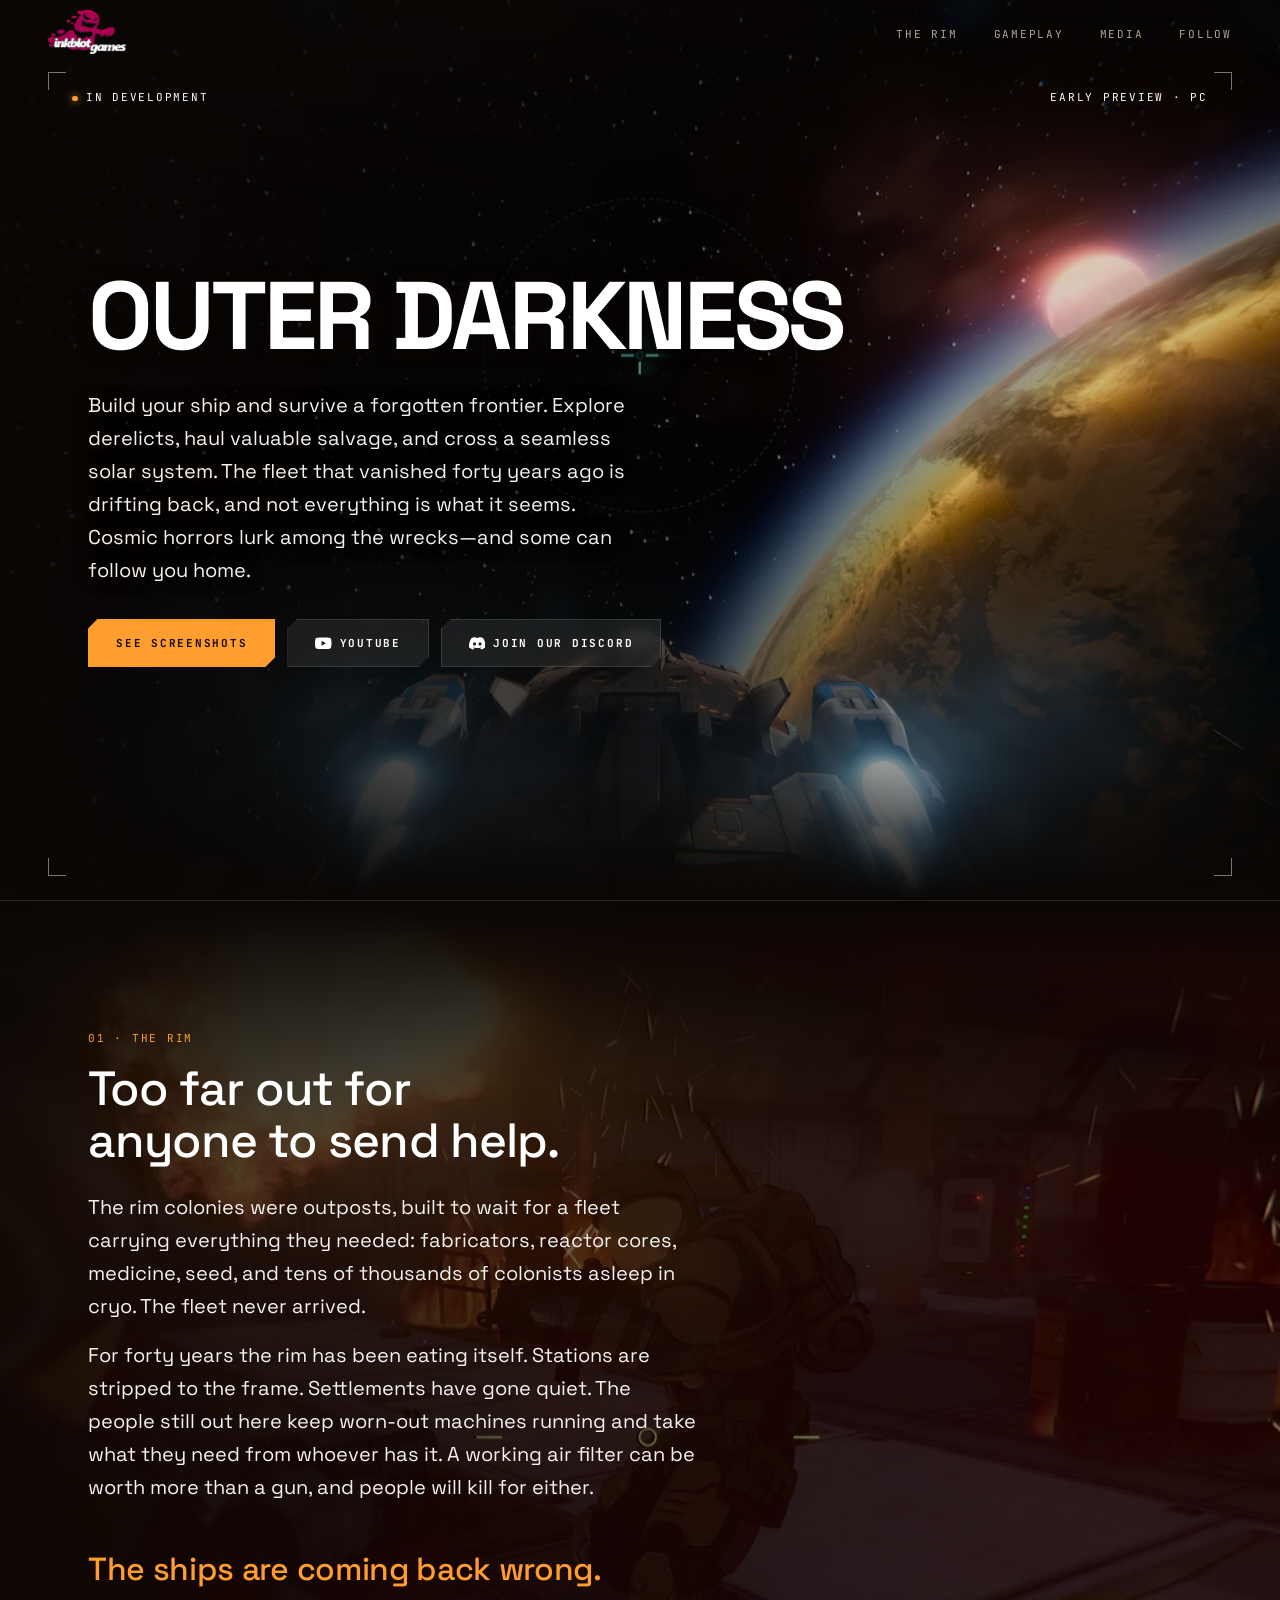
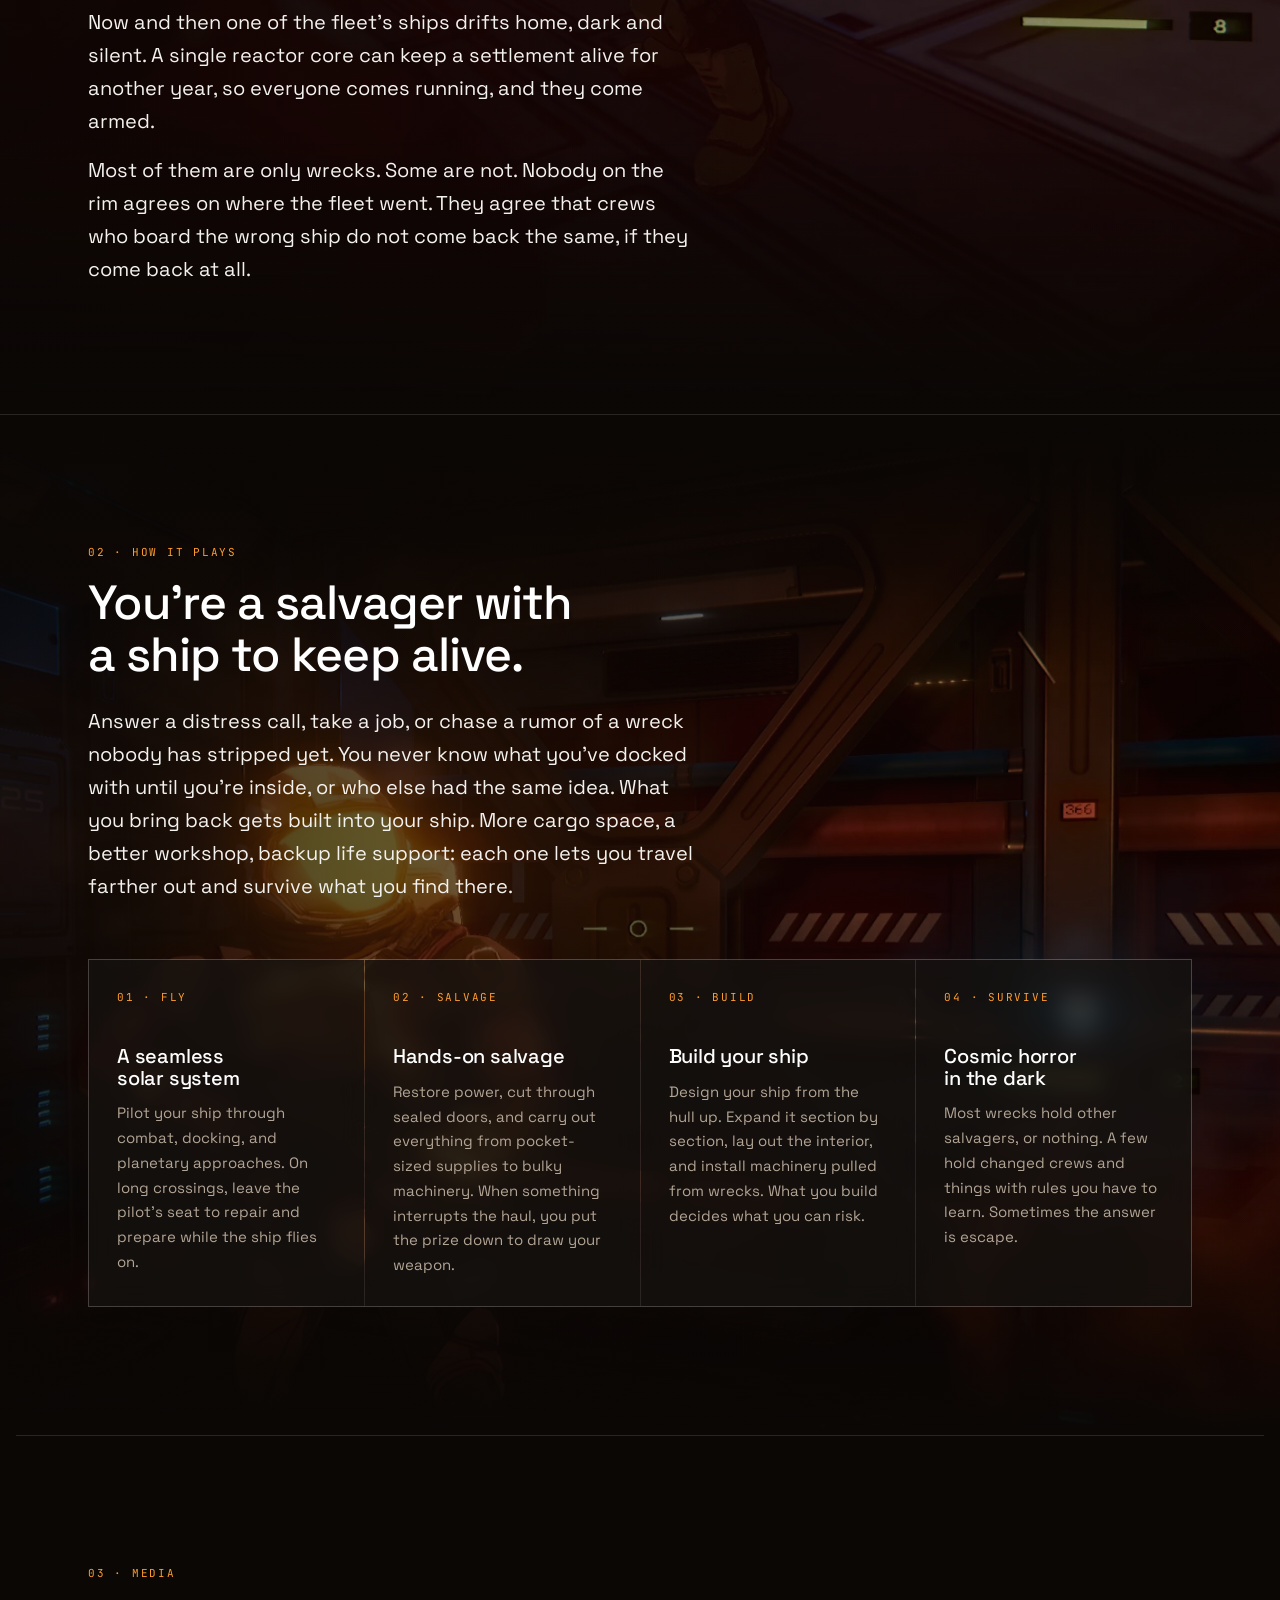
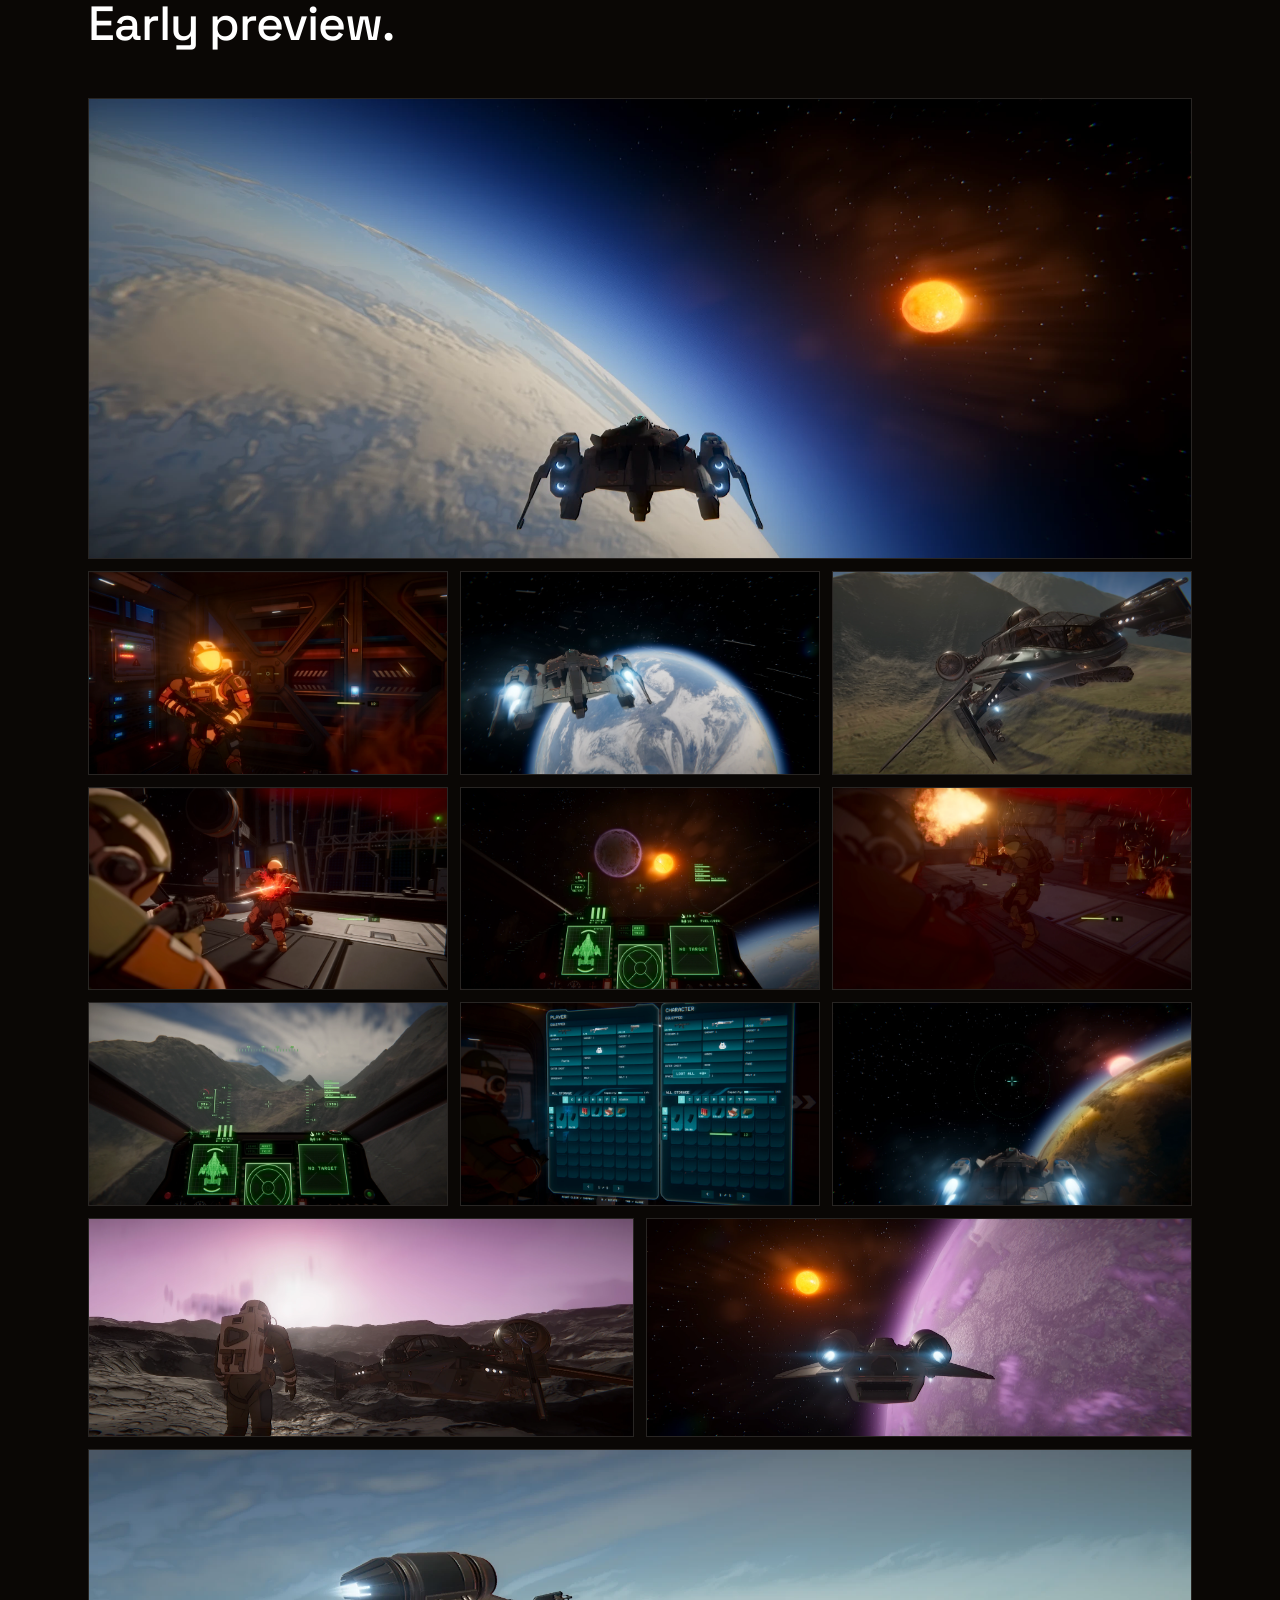
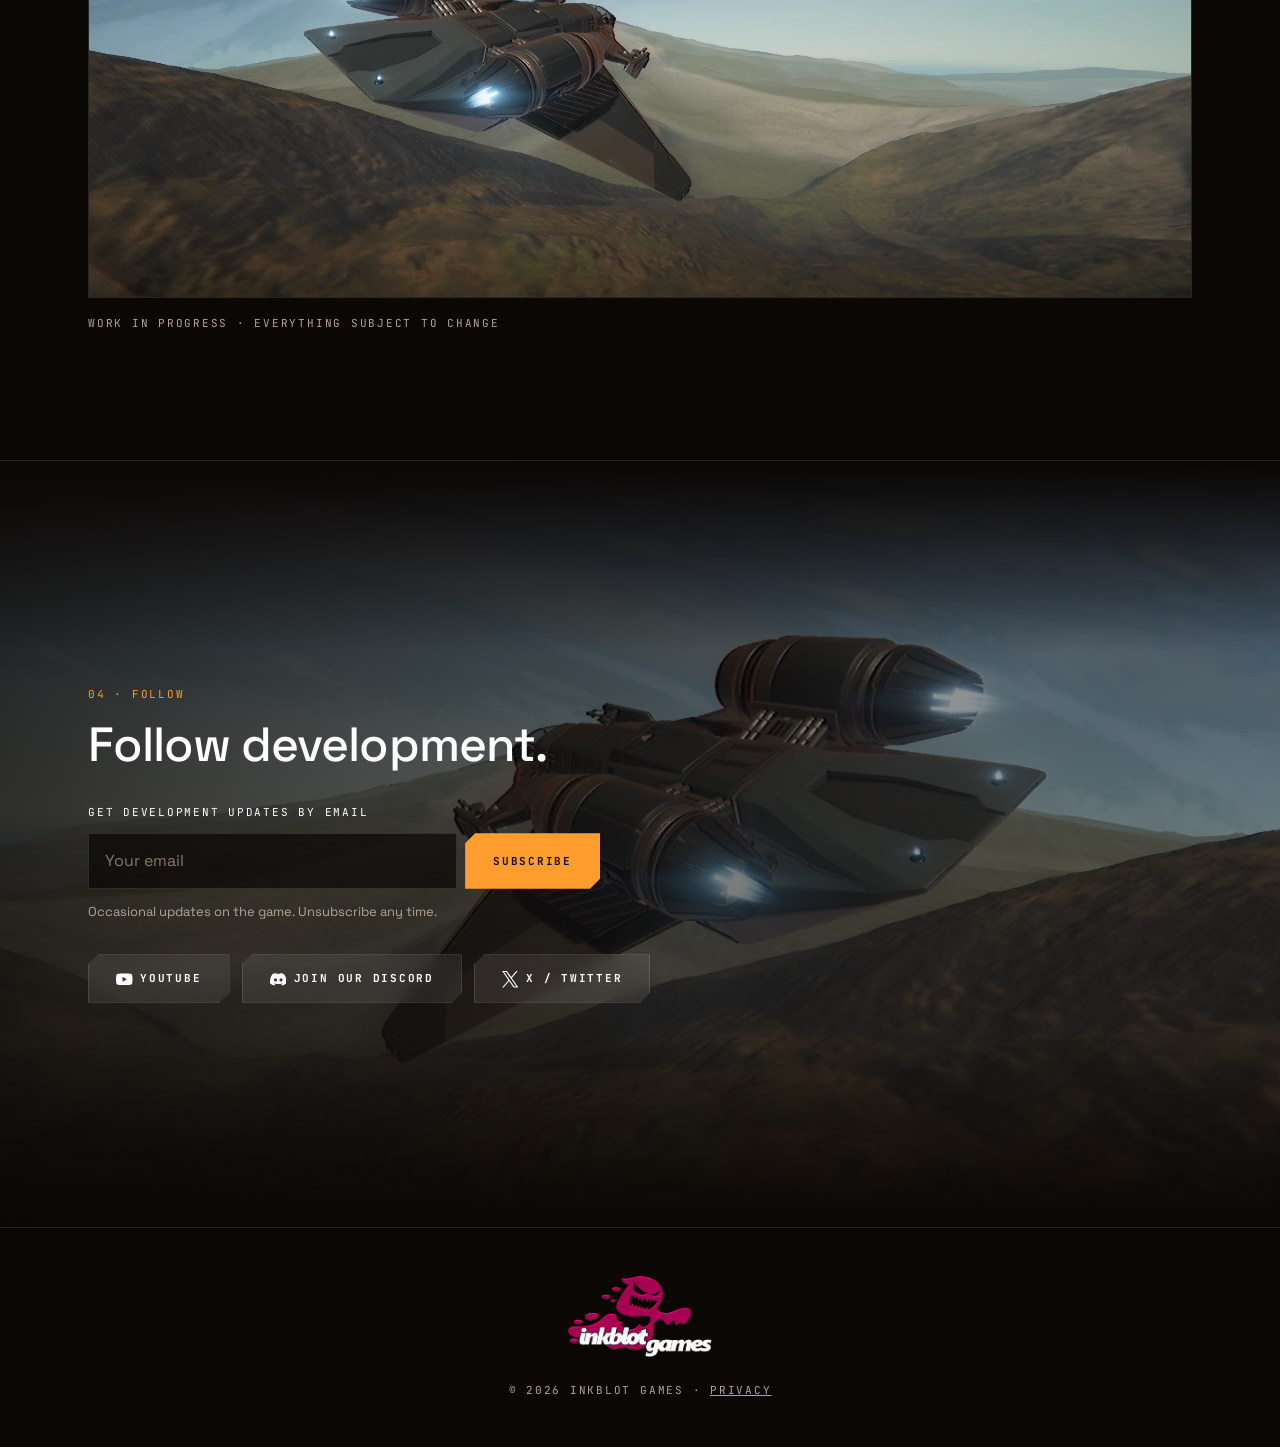
==== commit e86c4ef8: "Rename the game to OUTER DARKNESS - Game page moves to /outer-darkness/; /drifters-wake/ and /dereli" ====
--- a/derelicts-gambit/index.html
+++ b/derelicts-gambit/index.html
@@ -3,15 +3,15 @@
 <head>
   <meta charset="utf-8">
   <meta name="viewport" content="width=device-width, initial-scale=1">
-  <title>DRIFTER'S WAKE | Inkblot Games</title>
+  <title>OUTER DARKNESS | Inkblot Games</title>
   <meta name="robots" content="noindex">
   <meta name="color-scheme" content="dark">
-  <meta http-equiv="refresh" content="0; url=/drifters-wake/">
-  <link rel="canonical" href="https://inkblotgames.co/drifters-wake/">
-  <script>location.replace("/drifters-wake/" + location.hash);</script>
+  <meta http-equiv="refresh" content="0; url=/outer-darkness/">
+  <link rel="canonical" href="https://inkblotgames.co/outer-darkness/">
+  <script>location.replace("/outer-darkness/" + location.hash);</script>
   <style>body{margin:0;min-height:100vh;display:grid;place-items:center;background:#0a0705;color:#fff;font-family:system-ui,sans-serif}a{color:#ff9d2e}</style>
 </head>
 <body>
-  <p>This page has moved to <a href="/drifters-wake/">DRIFTER'S WAKE</a>.</p>
+  <p>This page has moved to <a href="/outer-darkness/">OUTER DARKNESS</a>.</p>
 </body>
 </html>
